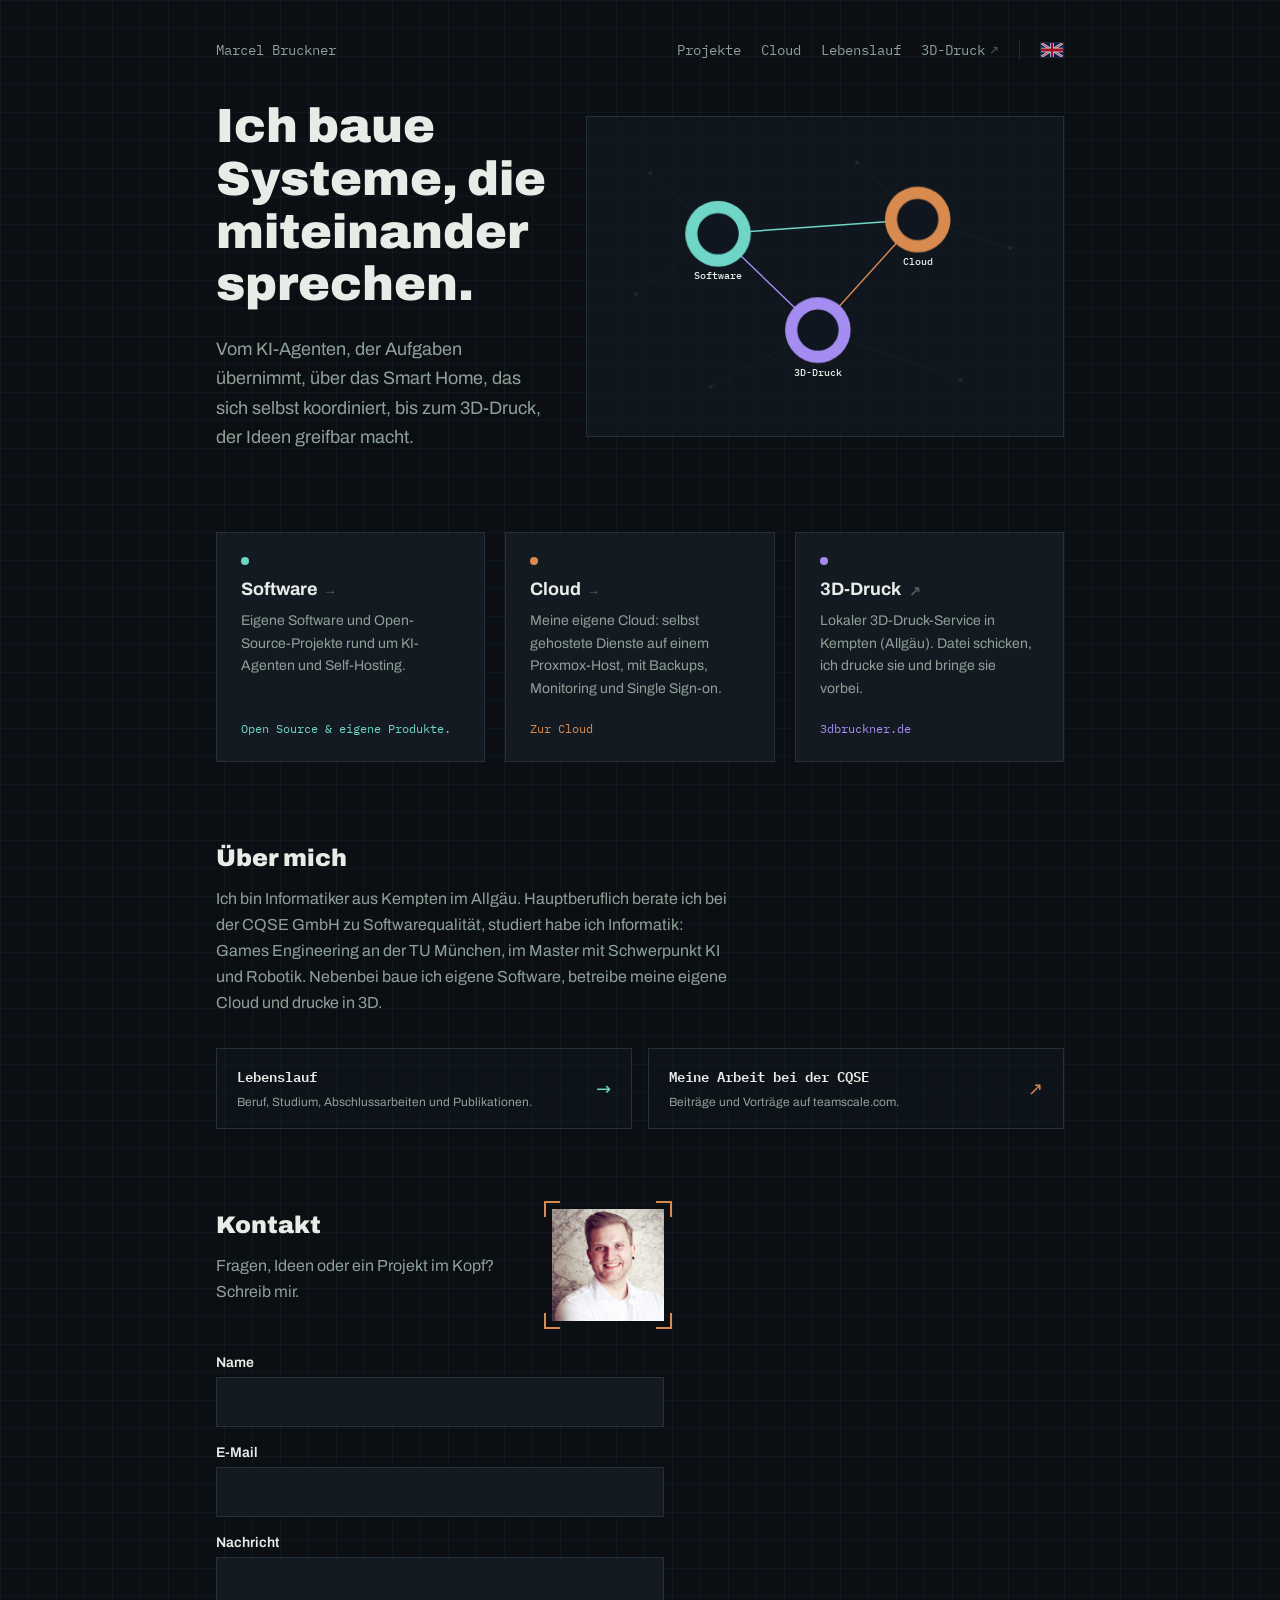
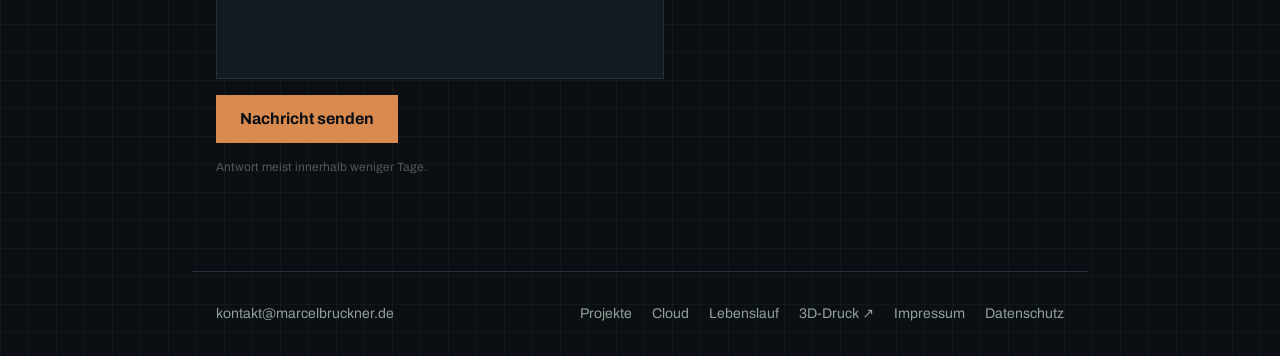
==== index.html @ 9d7afbfe "deploy: 3D-Bruckner/marcelbruckner@55ad692b99eaa654f770761c9382b7c26479ae6a" ====
<!DOCTYPE html><html lang="de"><head><meta charset="UTF-8"><meta name="viewport" content="width=device-width, initial-scale=1.0"><meta name="description" content="Marcel Bruckner: eigene Software, Cloud, 3D-Druck."><title>Start · Marcel Bruckner</title><link rel="icon" href="/favicon.svg" type="image/svg+xml"><link rel="canonical" href="https://marcelbruckner.de/"><link rel="alternate" hreflang="de" href="https://marcelbruckner.de/"><link rel="alternate" hreflang="en" href="https://marcelbruckner.de/en/"><link rel="alternate" hreflang="x-default" href="https://marcelbruckner.de/"><meta property="og:type" content="website"><meta property="og:locale" content="de_DE"><meta property="og:site_name" content="Marcel Bruckner"><meta property="og:url" content="https://marcelbruckner.de/"><meta property="og:title" content="Start · Marcel Bruckner"><meta property="og:description" content="Marcel Bruckner: eigene Software, Cloud, 3D-Druck."><meta name="twitter:card" content="summary"><meta name="twitter:title" content="Start · Marcel Bruckner"><meta name="twitter:description" content="Marcel Bruckner: eigene Software, Cloud, 3D-Druck."><link rel="stylesheet" href="/_astro/BaseLayout.BdWsQlIG.css"></head><body class="text-ink min-h-screen flex flex-col"><header class="max-w-4xl w-full mx-auto px-6 pt-10 flex items-center justify-between"><a href="/" class="font-mono text-sm text-ink-soft hover:text-ink transition-colors">Marcel Bruckner</a><nav class="flex gap-5 font-mono text-sm"><a href="/projekte" class="text-ink-soft hover:text-ink transition-colors">Projekte</a><a href="/cloud" class="text-ink-soft hover:text-ink transition-colors">Cloud</a><a href="/lebenslauf" class="text-ink-soft hover:text-ink transition-colors">Lebenslauf</a><a href="https://3dbruckner.de" target="_blank" rel="noopener noreferrer" class="text-ink-soft hover:text-ink transition-colors inline-flex items-center gap-1">3D-Druck <span class="text-ink-soft/50 text-xs" aria-hidden="true">↗</span></a><a href="/en/" hreflang="en" lang="en" aria-label="Switch to English" title="English" class="border-l border-line pl-5 flex items-center opacity-80 hover:opacity-100 transition-opacity"><svg viewBox="0 0 60 30" class="w-6 h-4 border border-line" aria-hidden="true" preserveAspectRatio="none"><rect width="60" height="30" fill="#012169"></rect><path d="M0,0 L60,30 M60,0 L0,30" stroke="#fff" stroke-width="6"></path><path d="M0,0 L60,30 M60,0 L0,30" stroke="#c8102e" stroke-width="2"></path><path d="M30,0 V30 M0,15 H60" stroke="#fff" stroke-width="10"></path><path d="M30,0 V30 M0,15 H60" stroke="#c8102e" stroke-width="6"></path></svg></a></nav></header><main class="flex-1"><!-- Hero: headline paired with a live network-graph readout --><section class="max-w-4xl mx-auto px-6 pt-10 pb-20 grid lg:grid-cols-12 gap-10 items-center"><div class="lg:col-span-5"><h1 class="text-4xl md:text-5xl font-black leading-[1.1] text-ink mb-6 text-balance">Ich baue Systeme, die miteinander sprechen.</h1><p class="text-ink-soft text-lg leading-relaxed max-w-[42ch]">Vom KI-Agenten, der Aufgaben übernimmt, über das Smart Home, das sich selbst koordiniert, bis zum 3D-Druck, der Ideen greifbar macht.</p></div><div class="lg:col-span-7"><div class="border border-line bg-panel/70 p-4 sm:p-6"><svg viewBox="0 0 600 380" class="w-full h-auto" role="img" aria-label="Netzwerkdiagramm: Software, Cloud und 3D-Druck als drei gleichrangige, verbundene Knoten, mit einer umlaufenden Signalwelle"><defs><radialGradient id="waveSignal" cx="50%" cy="50%" r="50%"><stop offset="0%" stop-color="#ffffff" stop-opacity="0.9"></stop><stop offset="35%" stop-color="var(--color-signal)" stop-opacity="0.9"></stop><stop offset="100%" stop-color="var(--color-signal)" stop-opacity="0"></stop></radialGradient><radialGradient id="waveCopper" cx="50%" cy="50%" r="50%"><stop offset="0%" stop-color="#ffffff" stop-opacity="0.9"></stop><stop offset="35%" stop-color="var(--color-copper)" stop-opacity="0.9"></stop><stop offset="100%" stop-color="var(--color-copper)" stop-opacity="0"></stop></radialGradient><radialGradient id="wavePrint" cx="50%" cy="50%" r="50%"><stop offset="0%" stop-color="#ffffff" stop-opacity="0.9"></stop><stop offset="35%" stop-color="var(--color-print)" stop-opacity="0.9"></stop><stop offset="100%" stop-color="var(--color-print)" stop-opacity="0"></stop></radialGradient></defs><!-- ambient mesh, static --><g stroke="var(--color-line)" stroke-width="1" opacity="0.5"><line x1="55" y1="45" x2="150" y2="130"></line><line x1="35" y1="215" x2="150" y2="130"></line><line x1="345" y1="30" x2="430" y2="110"></line><line x1="560" y1="150" x2="430" y2="110"></line><line x1="140" y1="345" x2="290" y2="265"></line><line x1="490" y1="335" x2="290" y2="265"></line></g><g fill="var(--color-line)" opacity="0.7"><circle cx="55" cy="45" r="3"></circle><circle cx="35" cy="215" r="3"></circle><circle cx="345" cy="30" r="3"></circle><circle cx="560" cy="150" r="3"></circle><circle cx="140" cy="345" r="3"></circle><circle cx="490" cy="335" r="3"></circle></g><!-- primary edges, draw in once --><path d="M150,130 L430,110" fill="none" stroke="var(--color-signal)" stroke-width="2" class="edge-line" style="--edge-length: 281; --edge-delay: 0.15s"></path><path d="M430,110 L290,265" fill="none" stroke="var(--color-copper)" stroke-width="2" class="edge-line" style="--edge-length: 211; --edge-delay: 0.45s"></path><path d="M150,130 L290,265" fill="none" stroke="var(--color-print)" stroke-width="2" class="edge-line" style="--edge-length: 195; --edge-delay: 0.75s"></path><!-- one wave, circulating Software → Cloud → 3D printing → Software --><circle r="26" fill="url(#waveSignal)" class="wave" style="--wave-path: path('M150,130 L430,110'); --wave-delay: 0s"></circle><circle r="6" fill="#ffffff" class="wave" style="--wave-path: path('M150,130 L430,110'); --wave-delay: 0s"></circle><circle r="26" fill="url(#waveCopper)" class="wave" style="--wave-path: path('M430,110 L290,265'); --wave-delay: 2s"></circle><circle r="6" fill="#ffffff" class="wave" style="--wave-path: path('M430,110 L290,265'); --wave-delay: 2s"></circle><circle r="26" fill="url(#wavePrint)" class="wave" style="--wave-path: path('M290,265 L150,130'); --wave-delay: 4s"></circle><circle r="6" fill="#ffffff" class="wave" style="--wave-path: path('M290,265 L150,130'); --wave-delay: 4s"></circle><!-- 3D-Druck node --><circle cx="290" cy="265" r="46" fill="var(--color-print)" opacity="0.16" class="node-glow" style="--node-delay: 0.75s; --flash-delay: 4s"></circle><circle cx="290" cy="265" r="30" fill="var(--color-panel-soft)" stroke="var(--color-print)" stroke-width="2" class="node-mark" style="--node-delay: 0.75s"></circle><text x="290" y="329" text-anchor="middle" class="node-label" style="--node-delay: 0.75s" fill="var(--color-ink)" font-family="var(--font-mono)" font-size="14" font-weight="500">3D-Druck</text><!-- Cloud node --><circle cx="430" cy="110" r="46" fill="var(--color-copper)" opacity="0.16" class="node-glow" style="--node-delay: 0.45s; --flash-delay: 2s"></circle><circle cx="430" cy="110" r="30" fill="var(--color-panel-soft)" stroke="var(--color-copper)" stroke-width="2" class="node-mark" style="--node-delay: 0.45s"></circle><text x="430" y="174" text-anchor="middle" class="node-label" style="--node-delay: 0.45s" fill="var(--color-ink)" font-family="var(--font-mono)" font-size="14" font-weight="500">Cloud</text><!-- Software node --><circle cx="150" cy="130" r="46" fill="var(--color-signal)" opacity="0.16" class="node-glow" style="--node-delay: 0.15s; --flash-delay: 0s"></circle><circle cx="150" cy="130" r="30" fill="var(--color-panel-soft)" stroke="var(--color-signal)" stroke-width="2" class="node-mark" style="--node-delay: 0.15s"></circle><text x="150" y="194" text-anchor="middle" class="node-label" style="--node-delay: 0.15s" fill="var(--color-ink)" font-family="var(--font-mono)" font-size="14" font-weight="500">Software</text></svg></div></div></section><!-- Pillars --><section class="max-w-4xl mx-auto px-6 pb-20"><div class="grid md:grid-cols-3 gap-5 relative"><a href="/projekte" class="group bg-panel border border-line p-6 flex flex-col gap-2 relative transition-colors hover:border-ink-soft"><span class="w-2 h-2 rounded-full mb-1 bg-signal" aria-hidden="true"></span><h2 class="font-bold text-lg leading-snug flex items-center gap-2 text-ink">Software<span class="text-ink-soft/50 group-hover:text-ink-soft transition-colors font-mono text-sm">→</span></h2><p class="text-ink-soft text-sm leading-relaxed">Eigene Software und Open-Source-Projekte rund um KI-Agenten und Self-Hosting.</p><p class="text-xs font-mono mt-auto pt-3 text-signal">Open Source &amp; eigene Produkte.</p></a><a href="/cloud" class="group bg-panel border border-line p-6 flex flex-col gap-2 relative transition-colors hover:border-ink-soft"><span class="w-2 h-2 rounded-full mb-1 bg-copper" aria-hidden="true"></span><h2 class="font-bold text-lg leading-snug flex items-center gap-2 text-ink">Cloud<span class="text-ink-soft/50 group-hover:text-ink-soft transition-colors font-mono text-sm">→</span></h2><p class="text-ink-soft text-sm leading-relaxed">Meine eigene Cloud: selbst gehostete Dienste auf einem Proxmox-Host, mit Backups, Monitoring und Single Sign-on.</p><p class="text-xs font-mono mt-auto pt-3 text-copper">Zur Cloud</p></a><a href="https://3dbruckner.de" target="_blank" rel="noopener noreferrer" class="group bg-panel border border-line p-6 flex flex-col gap-2 relative transition-colors hover:border-ink-soft"><span class="w-2 h-2 rounded-full mb-1 bg-print" aria-hidden="true"></span><h2 class="font-bold text-lg leading-snug flex items-center gap-2 text-ink">3D-Druck<span class="text-ink-soft/50 group-hover:text-ink-soft transition-colors font-mono text-sm">↗</span></h2><p class="text-ink-soft text-sm leading-relaxed">Lokaler 3D-Druck-Service in Kempten (Allgäu). Datei schicken, ich drucke sie und bringe sie vorbei.</p><p class="text-xs font-mono mt-auto pt-3 text-print">3dbruckner.de</p></a></div></section><!-- About --><section class="max-w-4xl mx-auto px-6 pb-20"><h2 class="text-2xl font-black mb-3 text-ink">Über mich</h2><p class="text-ink-soft leading-relaxed max-w-[58ch] mb-8">Ich bin Informatiker aus Kempten im Allgäu. Hauptberuflich berate ich bei der CQSE GmbH zu Softwarequalität, studiert habe ich Informatik: Games Engineering an der TU München, im Master mit Schwerpunkt KI und Robotik. Nebenbei baue ich eigene Software, betreibe meine eigene Cloud und drucke in 3D.</p><div class="grid sm:grid-cols-2 gap-4"><a href="/lebenslauf" class="group border border-line hover:border-signal bg-panel/40 px-5 py-4 flex items-center justify-between gap-4 transition-colors"><span><span class="font-mono text-sm font-semibold text-ink">Lebenslauf</span><p class="text-ink-soft text-xs leading-relaxed mt-1">Beruf, Studium, Abschlussarbeiten und Publikationen.</p></span><span class="text-signal text-lg group-hover:translate-x-1 transition-transform" aria-hidden="true">→</span></a><a href="https://teamscale.com/publication-author/marcel-bruckner" target="_blank" rel="noopener noreferrer" class="group border border-line hover:border-copper bg-panel/40 px-5 py-4 flex items-center justify-between gap-4 transition-colors"><span><span class="font-mono text-sm font-semibold text-ink">Meine Arbeit bei der CQSE</span><p class="text-ink-soft text-xs leading-relaxed mt-1">Beiträge und Vorträge auf teamscale.com.</p></span><span class="text-copper text-lg" aria-hidden="true">↗</span></a></div></section><!-- Contact --><section class="max-w-4xl mx-auto px-6 pb-24"><div class="max-w-md flex flex-col-reverse md:flex-row md:items-start md:justify-between gap-5 mb-8"><div><h2 class="text-2xl font-black mb-3 text-ink">Kontakt</h2><p class="text-ink-soft leading-relaxed max-w-[58ch]">Fragen, Ideen oder ein Projekt im Kopf? Schreib mir.</p></div><button type="button" id="photo-trigger" class="group relative shrink-0 w-28 h-28 self-center md:self-auto cursor-zoom-in" aria-label="Foto von Marcel vergrößern" aria-haspopup="dialog"><img src="/images/marcel.jpg" alt="Marcel Bruckner" class="w-full h-full object-cover grayscale-[15%] group-hover:grayscale-0 transition-[filter]"><span class="pointer-events-none absolute -top-2 -left-2 w-4 h-4 border-t-2 border-l-2 border-copper group-hover:border-signal transition-colors" aria-hidden="true"></span><span class="pointer-events-none absolute -top-2 -right-2 w-4 h-4 border-t-2 border-r-2 border-copper group-hover:border-signal transition-colors" aria-hidden="true"></span><span class="pointer-events-none absolute -bottom-2 -left-2 w-4 h-4 border-b-2 border-l-2 border-copper group-hover:border-signal transition-colors" aria-hidden="true"></span><span class="pointer-events-none absolute -bottom-2 -right-2 w-4 h-4 border-b-2 border-r-2 border-copper group-hover:border-signal transition-colors" aria-hidden="true"></span></button></div><dialog id="photo-dialog" class="m-auto bg-transparent p-0 border-0 max-w-[90vw] max-h-[90vh] cursor-zoom-out backdrop:bg-void/90"><img src="/images/marcel.jpg" alt="Marcel Bruckner" class="block max-w-[90vw] max-h-[90vh] object-contain border border-copper"></dialog><form id="contact-form" action="https://formspree.io/f/mzebjjrk" method="POST" data-ntfy-topic="MarcelBruckner-620jusfl" data-sending="Wird gesendet …" data-send="Nachricht senden" data-thanks="Danke! Deine Nachricht ist angekommen." data-failed="Das hat leider nicht geklappt. Schreib mir bitte direkt an kontakt@marcelbruckner.de." class="flex flex-col gap-4 max-w-md"><div class="flex flex-col gap-1"><label for="name" class="text-sm font-semibold text-ink">Name</label><input type="text" id="name" name="name" required class="bg-panel border border-line px-4 py-3 text-ink placeholder-ink-soft/40 focus:outline-none focus:border-signal transition-colors"></div><div class="flex flex-col gap-1"><label for="email" class="text-sm font-semibold text-ink">E-Mail</label><input type="email" id="email" name="email" required class="bg-panel border border-line px-4 py-3 text-ink placeholder-ink-soft/40 focus:outline-none focus:border-signal transition-colors"></div><div class="flex flex-col gap-1"><label for="message" class="text-sm font-semibold text-ink">Nachricht</label><textarea id="message" name="message" required rows="4" class="bg-panel border border-line px-4 py-3 text-ink placeholder-ink-soft/40 focus:outline-none focus:border-signal transition-colors resize-none"></textarea></div><button type="submit" id="contact-submit" class="bg-copper hover:bg-copper-dark text-void font-bold px-6 py-3 transition-colors self-start disabled:opacity-50 disabled:cursor-not-allowed">Nachricht senden</button><p id="contact-status" class="hidden text-sm"></p></form><p class="text-ink-soft/50 text-xs mt-4">Antwort meist innerhalb weniger Tage.</p></section></main><footer class="max-w-4xl w-full mx-auto px-6 py-8 border-t border-line flex flex-col sm:flex-row sm:items-center justify-between gap-3"><a href="mailto:kontakt@marcelbruckner.de" class="text-ink-soft text-sm hover:text-ink transition-colors">kontakt@marcelbruckner.de</a><div class="flex flex-wrap gap-x-5 gap-y-2 text-sm"><a href="/projekte" class="text-ink-soft hover:text-ink transition-colors">Projekte</a><a href="/cloud" class="text-ink-soft hover:text-ink transition-colors">Cloud</a><a href="/lebenslauf" class="text-ink-soft hover:text-ink transition-colors">Lebenslauf</a><a href="https://3dbruckner.de" target="_blank" rel="noopener noreferrer" class="text-ink-soft hover:text-ink transition-colors">3D-Druck ↗</a><a href="/impressum" class="text-ink-soft hover:text-ink transition-colors">Impressum</a><a href="/datenschutz" class="text-ink-soft hover:text-ink transition-colors">Datenschutz</a></div></footer><script type="module">var e=document.getElementById(`photo-trigger`),t=document.getElementById(`photo-dialog`);e.addEventListener(`click`,()=>t.showModal()),t.addEventListener(`click`,()=>t.close());var n=document.getElementById(`contact-form`),r=n.dataset.ntfyTopic,i=document.getElementById(`contact-submit`),a=document.getElementById(`contact-status`);function o(){let e=n.action.replace(`/f/`,`/forms/`)+`/submissions`;fetch(`https://ntfy.sh/${r}`,{method:`POST`,body:`Neue Nachricht über das Kontaktformular`,headers:{Title:`marcelbruckner.de: Neue Nachricht`,Priority:`high`,Tags:`email`,Click:e}}).catch(()=>{})}n.addEventListener(`submit`,async e=>{e.preventDefault(),i.disabled=!0,i.textContent=n.dataset.sending,a.classList.add(`hidden`);try{if((await fetch(n.action,{method:`POST`,body:new FormData(n),headers:{Accept:`application/json`}})).ok)o(),n.reset(),i.classList.add(`hidden`),a.textContent=n.dataset.thanks,a.className=`text-sm text-signal`;else throw Error(`Formspree request failed`)}catch{a.textContent=n.dataset.failed,a.className=`text-sm text-copper`,i.disabled=!1,i.textContent=n.dataset.send}a.classList.remove(`hidden`)});</script></body></html>
---- _astro/BaseLayout.BdWsQlIG.css ----
/*! tailwindcss v4.3.3 | MIT License | https://tailwindcss.com */
@layer properties{@supports (((-webkit-hyphens:none)) and (not (margin-trim:inline))) or ((-moz-orient:inline) and (not (color:rgb(from red r g b)))){*,:before,:after,::backdrop{--tw-border-style:solid;--tw-leading:initial;--tw-font-weight:initial;--tw-blur:initial;--tw-brightness:initial;--tw-contrast:initial;--tw-grayscale:initial;--tw-hue-rotate:initial;--tw-invert:initial;--tw-opacity:initial;--tw-saturate:initial;--tw-sepia:initial;--tw-drop-shadow:initial;--tw-drop-shadow-color:initial;--tw-drop-shadow-alpha:100%;--tw-drop-shadow-size:initial;--tw-translate-x:0;--tw-translate-y:0;--tw-translate-z:0}}}@layer theme{:root,:host{--font-sans:"Archivo", ui-sans-serif, system-ui, sans-serif;--font-mono:"IBM Plex Mono", ui-monospace, "SF Mono", monospace;--spacing:.25rem;--container-md:28rem;--container-2xl:42rem;--container-4xl:56rem;--text-xs:.75rem;--text-xs--line-height:calc(1 / .75);--text-sm:.875rem;--text-sm--line-height:calc(1.25 / .875);--text-lg:1.125rem;--text-lg--line-height:calc(1.75 / 1.125);--text-2xl:1.5rem;--text-2xl--line-height:calc(2 / 1.5);--text-4xl:2.25rem;--text-4xl--line-height:calc(2.5 / 2.25);--text-5xl:3rem;--text-5xl--line-height:1;--font-weight-normal:400;--font-weight-semibold:600;--font-weight-bold:700;--font-weight-black:900;--leading-snug:1.375;--leading-relaxed:1.625;--default-transition-duration:.15s;--default-transition-timing-function:cubic-bezier(.4, 0, .2, 1);--default-font-family:var(--font-sans);--default-mono-font-family:var(--font-mono);--color-void:#0b0f14;--color-panel:#131a22;--color-panel-soft:#0f1620;--color-ink:#e7ece6;--color-ink-soft:#8fa097;--color-copper:#d98a4f;--color-copper-dark:#a85f2c;--color-signal:#6fd6c7;--color-print:#a48cf0;--color-line:#24303b}}@layer base{*,:after,:before,::backdrop{box-sizing:border-box;border:0 solid;margin:0;padding:0}::file-selector-button{box-sizing:border-box;border:0 solid;margin:0;padding:0}html,:host{-webkit-text-size-adjust:100%;tab-size:4;line-height:1.5;font-family:var(--default-font-family,-apple-system, BlinkMacSystemFont, "Segoe UI", Roboto, "Helvetica Neue", "Noto Sans", Arial, sans-serif, "Apple Color Emoji", "Segoe UI Emoji", "Segoe UI Symbol", "Noto Color Emoji");font-feature-settings:var(--default-font-feature-settings,normal);font-variation-settings:var(--default-font-variation-settings,normal);-webkit-tap-highlight-color:transparent}hr{height:0;color:inherit;border-top-width:1px}abbr:where([title]){text-decoration:underline dotted}h1,h2,h3,h4,h5,h6{font-size:inherit;font-weight:inherit}a{color:inherit;-webkit-text-decoration:inherit;-webkit-text-decoration:inherit;-webkit-text-decoration:inherit;text-decoration:inherit}b,strong{font-weight:bolder}code,kbd,samp,pre{font-family:var(--default-mono-font-family,ui-monospace, SFMono-Regular, Menlo, Monaco, Consolas, "Liberation Mono", "Courier New", monospace);font-feature-settings:var(--default-mono-font-feature-settings,normal);font-variation-settings:var(--default-mono-font-variation-settings,normal);font-size:1em}small{font-size:80%}sub,sup{vertical-align:baseline;font-size:75%;line-height:0;position:relative}sub{bottom:-.25em}sup{top:-.5em}table{text-indent:0;border-color:inherit;border-collapse:collapse}:-moz-focusring:where(:not(iframe)){outline:auto}progress{vertical-align:baseline}summary{display:list-item}ol,ul,menu{list-style:none}img,svg,video,canvas,audio,iframe,embed,object{vertical-align:middle;display:block}img,video{max-width:100%;height:auto}button,input,select,optgroup,textarea{font:inherit;font-feature-settings:inherit;font-variation-settings:inherit;letter-spacing:inherit;color:inherit;opacity:1;background-color:#0000;border-radius:0}::file-selector-button{font:inherit;font-feature-settings:inherit;font-variation-settings:inherit;letter-spacing:inherit;color:inherit;opacity:1;background-color:#0000;border-radius:0}:where(select:is([multiple],[size])) optgroup{font-weight:bolder}:where(select:is([multiple],[size])) optgroup option{padding-inline-start:20px}::file-selector-button{margin-inline-end:4px}::placeholder{opacity:1}@supports (not ((-webkit-appearance:-apple-pay-button))) or (contain-intrinsic-size:1px){::placeholder{color:currentColor}@supports (color:color-mix(in lab, red, red)){::placeholder{color:color-mix(in oklab, currentcolor 50%, transparent)}}}textarea{resize:vertical}::-webkit-search-decoration{-webkit-appearance:none}::-webkit-date-and-time-value{min-height:1lh;text-align:inherit}::-webkit-datetime-edit{display:inline-flex}::-webkit-datetime-edit-fields-wrapper{padding:0}::-webkit-datetime-edit{padding-block:0}::-webkit-datetime-edit-year-field{padding-block:0}::-webkit-datetime-edit-month-field{padding-block:0}::-webkit-datetime-edit-day-field{padding-block:0}::-webkit-datetime-edit-hour-field{padding-block:0}::-webkit-datetime-edit-minute-field{padding-block:0}::-webkit-datetime-edit-second-field{padding-block:0}::-webkit-datetime-edit-millisecond-field{padding-block:0}::-webkit-datetime-edit-meridiem-field{padding-block:0}::-webkit-calendar-picker-indicator{line-height:1}:-moz-ui-invalid{box-shadow:none}button,input:where([type=button],[type=reset],[type=submit]){appearance:button}::file-selector-button{appearance:button}::-webkit-inner-spin-button{height:auto}::-webkit-outer-spin-button{height:auto}[hidden]:where(:not([hidden=until-found])){display:none!important}body{font-family:var(--font-sans);isolation:isolate;background-color:var(--color-void);background-image:linear-gradient(90deg,#6fd6c70d 1px,#0000 1px),linear-gradient(#6fd6c70d 1px,#0000 1px);background-size:28px 28px;position:relative}body:before{content:"";z-index:-1;mix-blend-mode:screen;pointer-events:none;background-image:linear-gradient(115deg,#0000 32%,#6fd6c729 46%,#d98a4f24 54%,#0000 68%);background-position:0 0;background-size:320% 320%;animation:18s ease-in-out infinite grid-sweep;position:fixed;inset:0}}@layer components;@layer utilities{.pointer-events-none{pointer-events:none}.visible{visibility:visible}.absolute{position:absolute}.relative{position:relative}.static{position:static}.-top-2{top:calc(var(--spacing) * -2)}.-right-2{right:calc(var(--spacing) * -2)}.-bottom-2{bottom:calc(var(--spacing) * -2)}.-left-2{left:calc(var(--spacing) * -2)}.container{width:100%}@media (width>=40rem){.container{max-width:40rem}}@media (width>=48rem){.container{max-width:48rem}}@media (width>=64rem){.container{max-width:64rem}}@media (width>=80rem){.container{max-width:80rem}}@media (width>=96rem){.container{max-width:96rem}}.m-auto{margin:auto}.mx-auto{margin-inline:auto}.mt-1{margin-top:var(--spacing)}.mt-2{margin-top:calc(var(--spacing) * 2)}.mt-4{margin-top:calc(var(--spacing) * 4)}.mt-auto{margin-top:auto}.mb-1{margin-bottom:var(--spacing)}.mb-2{margin-bottom:calc(var(--spacing) * 2)}.mb-3{margin-bottom:calc(var(--spacing) * 3)}.mb-6{margin-bottom:calc(var(--spacing) * 6)}.mb-8{margin-bottom:calc(var(--spacing) * 8)}.mb-10{margin-bottom:calc(var(--spacing) * 10)}.block{display:block}.contents{display:contents}.flex{display:flex}.grid{display:grid}.hidden{display:none}.inline{display:inline}.inline-flex{display:inline-flex}.table{display:table}.h-2{height:calc(var(--spacing) * 2)}.h-4{height:calc(var(--spacing) * 4)}.h-28{height:calc(var(--spacing) * 28)}.h-auto{height:auto}.h-full{height:100%}.max-h-\[90vh\]{max-height:90vh}.min-h-screen{min-height:100vh}.w-2{width:calc(var(--spacing) * 2)}.w-4{width:calc(var(--spacing) * 4)}.w-6{width:calc(var(--spacing) * 6)}.w-28{width:calc(var(--spacing) * 28)}.w-full{width:100%}.max-w-2xl{max-width:var(--container-2xl)}.max-w-4xl{max-width:var(--container-4xl)}.max-w-\[42ch\]{max-width:42ch}.max-w-\[58ch\]{max-width:58ch}.max-w-\[60ch\]{max-width:60ch}.max-w-\[90vw\]{max-width:90vw}.max-w-md{max-width:var(--container-md)}.flex-1{flex:1}.shrink-0{flex-shrink:0}.cursor-zoom-in{cursor:zoom-in}.cursor-zoom-out{cursor:zoom-out}.resize-none{resize:none}.flex-col{flex-direction:column}.flex-col-reverse{flex-direction:column-reverse}.flex-wrap{flex-wrap:wrap}.items-center{align-items:center}.justify-between{justify-content:space-between}.gap-1{gap:var(--spacing)}.gap-2{gap:calc(var(--spacing) * 2)}.gap-3{gap:calc(var(--spacing) * 3)}.gap-4{gap:calc(var(--spacing) * 4)}.gap-5{gap:calc(var(--spacing) * 5)}.gap-6{gap:calc(var(--spacing) * 6)}.gap-8{gap:calc(var(--spacing) * 8)}.gap-10{gap:calc(var(--spacing) * 10)}.gap-x-5{column-gap:calc(var(--spacing) * 5)}.gap-x-6{column-gap:calc(var(--spacing) * 6)}.gap-y-2{row-gap:calc(var(--spacing) * 2)}.gap-y-8{row-gap:calc(var(--spacing) * 8)}.self-center{align-self:center}.self-start{align-self:flex-start}.rounded-full{border-radius:2147483647px}.border{border-style:var(--tw-border-style);border-width:1px}.border-0{border-style:var(--tw-border-style);border-width:0}.border-t{border-top-style:var(--tw-border-style);border-top-width:1px}.border-t-2{border-top-style:var(--tw-border-style);border-top-width:2px}.border-r-2{border-right-style:var(--tw-border-style);border-right-width:2px}.border-b-2{border-bottom-style:var(--tw-border-style);border-bottom-width:2px}.border-l{border-left-style:var(--tw-border-style);border-left-width:1px}.border-l-2{border-left-style:var(--tw-border-style);border-left-width:2px}.border-copper{border-color:var(--color-copper)}.border-copper\/50{border-color:#d98a4f80}@supports (color:color-mix(in lab, red, red)){.border-copper\/50{border-color:color-mix(in oklab, var(--color-copper) 50%, transparent)}}.border-line{border-color:var(--color-line)}.border-signal{border-color:var(--color-signal)}.bg-copper{background-color:var(--color-copper)}.bg-panel{background-color:var(--color-panel)}.bg-panel\/40{background-color:#131a2266}@supports (color:color-mix(in lab, red, red)){.bg-panel\/40{background-color:color-mix(in oklab, var(--color-panel) 40%, transparent)}}.bg-panel\/70{background-color:#131a22b3}@supports (color:color-mix(in lab, red, red)){.bg-panel\/70{background-color:color-mix(in oklab, var(--color-panel) 70%, transparent)}}.bg-print{background-color:var(--color-print)}.bg-signal{background-color:var(--color-signal)}.bg-transparent{background-color:#0000}.object-contain{object-fit:contain}.object-cover{object-fit:cover}.p-0{padding:0}.p-4{padding:calc(var(--spacing) * 4)}.p-6{padding:calc(var(--spacing) * 6)}.px-1\.5{padding-inline:calc(var(--spacing) * 1.5)}.px-4{padding-inline:calc(var(--spacing) * 4)}.px-5{padding-inline:calc(var(--spacing) * 5)}.px-6{padding-inline:calc(var(--spacing) * 6)}.py-0\.5{padding-block:calc(var(--spacing) * .5)}.py-3{padding-block:calc(var(--spacing) * 3)}.py-4{padding-block:calc(var(--spacing) * 4)}.py-8{padding-block:calc(var(--spacing) * 8)}.py-20{padding-block:calc(var(--spacing) * 20)}.pt-3{padding-top:calc(var(--spacing) * 3)}.pt-10{padding-top:calc(var(--spacing) * 10)}.pb-12{padding-bottom:calc(var(--spacing) * 12)}.pb-16{padding-bottom:calc(var(--spacing) * 16)}.pb-20{padding-bottom:calc(var(--spacing) * 20)}.pb-24{padding-bottom:calc(var(--spacing) * 24)}.pl-5{padding-left:calc(var(--spacing) * 5)}.font-mono{font-family:var(--font-mono)}.text-2xl{font-size:var(--text-2xl);line-height:var(--tw-leading,var(--text-2xl--line-height))}.text-4xl{font-size:var(--text-4xl);line-height:var(--tw-leading,var(--text-4xl--line-height))}.text-lg{font-size:var(--text-lg);line-height:var(--tw-leading,var(--text-lg--line-height))}.text-sm{font-size:var(--text-sm);line-height:var(--tw-leading,var(--text-sm--line-height))}.text-xs{font-size:var(--text-xs);line-height:var(--tw-leading,var(--text-xs--line-height))}.leading-\[1\.1\]{--tw-leading:1.1;line-height:1.1}.leading-relaxed{--tw-leading:var(--leading-relaxed);line-height:var(--leading-relaxed)}.leading-snug{--tw-leading:var(--leading-snug);line-height:var(--leading-snug)}.font-black{--tw-font-weight:var(--font-weight-black);font-weight:var(--font-weight-black)}.font-bold{--tw-font-weight:var(--font-weight-bold);font-weight:var(--font-weight-bold)}.font-normal{--tw-font-weight:var(--font-weight-normal);font-weight:var(--font-weight-normal)}.font-semibold{--tw-font-weight:var(--font-weight-semibold);font-weight:var(--font-weight-semibold)}.text-balance{text-wrap:balance}.break-words{overflow-wrap:break-word}.text-copper{color:var(--color-copper)}.text-ink{color:var(--color-ink)}.text-ink-soft{color:var(--color-ink-soft)}.text-ink-soft\/50{color:#8fa09780}@supports (color:color-mix(in lab, red, red)){.text-ink-soft\/50{color:color-mix(in oklab, var(--color-ink-soft) 50%, transparent)}}.text-ink-soft\/60{color:#8fa09799}@supports (color:color-mix(in lab, red, red)){.text-ink-soft\/60{color:color-mix(in oklab, var(--color-ink-soft) 60%, transparent)}}.text-print{color:var(--color-print)}.text-signal{color:var(--color-signal)}.text-void{color:var(--color-void)}.lowercase{text-transform:lowercase}.underline{text-decoration-line:underline}.placeholder-ink-soft\/40::placeholder{color:#8fa09766}@supports (color:color-mix(in lab, red, red)){.placeholder-ink-soft\/40::placeholder{color:color-mix(in oklab, var(--color-ink-soft) 40%, transparent)}}.opacity-80{opacity:.8}.grayscale-\[15\%\]{--tw-grayscale:grayscale(15%);filter:var(--tw-blur,) var(--tw-brightness,) var(--tw-contrast,) var(--tw-grayscale,) var(--tw-hue-rotate,) var(--tw-invert,) var(--tw-saturate,) var(--tw-sepia,) var(--tw-drop-shadow,)}.transition-\[filter\]{transition-property:filter;transition-timing-function:var(--tw-ease,var(--default-transition-timing-function));transition-duration:var(--tw-duration,var(--default-transition-duration))}.transition-colors{transition-property:color,background-color,border-color,outline-color,text-decoration-color,fill,stroke,--tw-gradient-from,--tw-gradient-via,--tw-gradient-to;transition-timing-function:var(--tw-ease,var(--default-transition-timing-function));transition-duration:var(--tw-duration,var(--default-transition-duration))}.transition-opacity{transition-property:opacity;transition-timing-function:var(--tw-ease,var(--default-transition-timing-function));transition-duration:var(--tw-duration,var(--default-transition-duration))}.transition-transform{transition-property:transform,translate,scale,rotate;transition-timing-function:var(--tw-ease,var(--default-transition-timing-function));transition-duration:var(--tw-duration,var(--default-transition-duration))}@media (hover:hover){.group-hover\:translate-x-1:is(:where(.group):hover *){--tw-translate-x:var(--spacing);translate:var(--tw-translate-x) var(--tw-translate-y)}.group-hover\:border-signal:is(:where(.group):hover *){border-color:var(--color-signal)}.group-hover\:text-ink-soft:is(:where(.group):hover *){color:var(--color-ink-soft)}.group-hover\:grayscale-0:is(:where(.group):hover *){--tw-grayscale:grayscale(0%);filter:var(--tw-blur,) var(--tw-brightness,) var(--tw-contrast,) var(--tw-grayscale,) var(--tw-hue-rotate,) var(--tw-invert,) var(--tw-saturate,) var(--tw-sepia,) var(--tw-drop-shadow,)}}.backdrop\:bg-void\/90::backdrop{background-color:#0b0f14e6}@supports (color:color-mix(in lab, red, red)){.backdrop\:bg-void\/90::backdrop{background-color:color-mix(in oklab, var(--color-void) 90%, transparent)}}.last\:pb-24:last-child{padding-bottom:calc(var(--spacing) * 24)}@media (hover:hover){.hover\:border-copper:hover{border-color:var(--color-copper)}.hover\:border-ink-soft:hover{border-color:var(--color-ink-soft)}.hover\:border-signal:hover{border-color:var(--color-signal)}.hover\:bg-copper-dark:hover{background-color:var(--color-copper-dark)}.hover\:text-ink:hover{color:var(--color-ink)}.hover\:text-ink-soft:hover{color:var(--color-ink-soft)}.hover\:text-signal:hover{color:var(--color-signal)}.hover\:opacity-100:hover{opacity:1}}.focus\:border-signal:focus{border-color:var(--color-signal)}.focus\:outline-none:focus{--tw-outline-style:none;outline-style:none}.disabled\:cursor-not-allowed:disabled{cursor:not-allowed}.disabled\:opacity-50:disabled{opacity:.5}@media (width>=40rem){.sm\:grid-cols-2{grid-template-columns:repeat(2,minmax(0,1fr))}.sm\:flex-row{flex-direction:row}.sm\:items-center{align-items:center}.sm\:p-6{padding:calc(var(--spacing) * 6)}}@media (width>=48rem){.md\:grid-cols-3{grid-template-columns:repeat(3,minmax(0,1fr))}.md\:flex-row{flex-direction:row}.md\:items-start{align-items:flex-start}.md\:justify-between{justify-content:space-between}.md\:self-auto{align-self:auto}.md\:text-5xl{font-size:var(--text-5xl);line-height:var(--tw-leading,var(--text-5xl--line-height))}}@media (width>=64rem){.lg\:col-span-5{grid-column:span 5/span 5}.lg\:col-span-7{grid-column:span 7/span 7}.lg\:grid-cols-3{grid-template-columns:repeat(3,minmax(0,1fr))}.lg\:grid-cols-12{grid-template-columns:repeat(12,minmax(0,1fr))}}}@font-face{font-family:Archivo;font-style:normal;font-display:swap;font-weight:400;src:url(/_astro/archivo-vietnamese-400-normal.BF4g3tCF.woff2)format("woff2"),url(/_astro/archivo-vietnamese-400-normal.FGOLYM1a.woff)format("woff");unicode-range:U+102-103,U+110-111,U+128-129,U+168-169,U+1A0-1A1,U+1AF-1B0,U+300-301,U+303-304,U+308-309,U+323,U+329,U+1EA0-1EF9,U+20AB}@font-face{font-family:Archivo;font-style:normal;font-display:swap;font-weight:400;src:url(/_astro/archivo-latin-ext-400-normal.B5tPZzqW.woff2)format("woff2"),url(/_astro/archivo-latin-ext-400-normal.DrmqtLj6.woff)format("woff");unicode-range:U+100-2BA,U+2BD-2C5,U+2C7-2CC,U+2CE-2D7,U+2DD-2FF,U+304,U+308,U+329,U+1D00-1DBF,U+1E00-1E9F,U+1EF2-1EFF,U+2020,U+20A0-20AB,U+20AD-20C0,U+2113,U+2C60-2C7F,U+A720-A7FF}@font-face{font-family:Archivo;font-style:normal;font-display:swap;font-weight:400;src:url(/_astro/archivo-latin-400-normal.C81ewxNO.woff2)format("woff2"),url(/_astro/archivo-latin-400-normal.Bl602Mgc.woff)format("woff");unicode-range:U+??,U+131,U+152-153,U+2BB-2BC,U+2C6,U+2DA,U+2DC,U+304,U+308,U+329,U+2000-206F,U+20AC,U+2122,U+2191,U+2193,U+2212,U+2215,U+FEFF,U+FFFD}@font-face{font-family:Archivo;font-style:normal;font-display:swap;font-weight:500;src:url(/_astro/archivo-vietnamese-500-normal.k0drYPZA.woff2)format("woff2"),url(/_astro/archivo-vietnamese-500-normal.7W3lD2kQ.woff)format("woff");unicode-range:U+102-103,U+110-111,U+128-129,U+168-169,U+1A0-1A1,U+1AF-1B0,U+300-301,U+303-304,U+308-309,U+323,U+329,U+1EA0-1EF9,U+20AB}@font-face{font-family:Archivo;font-style:normal;font-display:swap;font-weight:500;src:url(/_astro/archivo-latin-ext-500-normal.RFhg4CpD.woff2)format("woff2"),url(/_astro/archivo-latin-ext-500-normal.D7mXw3Kz.woff)format("woff");unicode-range:U+100-2BA,U+2BD-2C5,U+2C7-2CC,U+2CE-2D7,U+2DD-2FF,U+304,U+308,U+329,U+1D00-1DBF,U+1E00-1E9F,U+1EF2-1EFF,U+2020,U+20A0-20AB,U+20AD-20C0,U+2113,U+2C60-2C7F,U+A720-A7FF}@font-face{font-family:Archivo;font-style:normal;font-display:swap;font-weight:500;src:url(/_astro/archivo-latin-500-normal.CGugC8dq.woff2)format("woff2"),url(/_astro/archivo-latin-500-normal.pkzA7jw9.woff)format("woff");unicode-range:U+??,U+131,U+152-153,U+2BB-2BC,U+2C6,U+2DA,U+2DC,U+304,U+308,U+329,U+2000-206F,U+20AC,U+2122,U+2191,U+2193,U+2212,U+2215,U+FEFF,U+FFFD}@font-face{font-family:Archivo;font-style:normal;font-display:swap;font-weight:600;src:url(/_astro/archivo-vietnamese-600-normal.anCjMumA.woff2)format("woff2"),url(/_astro/archivo-vietnamese-600-normal.C8xBVdfP.woff)format("woff");unicode-range:U+102-103,U+110-111,U+128-129,U+168-169,U+1A0-1A1,U+1AF-1B0,U+300-301,U+303-304,U+308-309,U+323,U+329,U+1EA0-1EF9,U+20AB}@font-face{font-family:Archivo;font-style:normal;font-display:swap;font-weight:600;src:url(/_astro/archivo-latin-ext-600-normal.Dm61iqcg.woff2)format("woff2"),url(/_astro/archivo-latin-ext-600-normal.D7uErJuz.woff)format("woff");unicode-range:U+100-2BA,U+2BD-2C5,U+2C7-2CC,U+2CE-2D7,U+2DD-2FF,U+304,U+308,U+329,U+1D00-1DBF,U+1E00-1E9F,U+1EF2-1EFF,U+2020,U+20A0-20AB,U+20AD-20C0,U+2113,U+2C60-2C7F,U+A720-A7FF}@font-face{font-family:Archivo;font-style:normal;font-display:swap;font-weight:600;src:url(/_astro/archivo-latin-600-normal.3BBy0ZsW.woff2)format("woff2"),url(/_astro/archivo-latin-600-normal.DwYieO8P.woff)format("woff");unicode-range:U+??,U+131,U+152-153,U+2BB-2BC,U+2C6,U+2DA,U+2DC,U+304,U+308,U+329,U+2000-206F,U+20AC,U+2122,U+2191,U+2193,U+2212,U+2215,U+FEFF,U+FFFD}@font-face{font-family:Archivo;font-style:normal;font-display:swap;font-weight:700;src:url(/_astro/archivo-vietnamese-700-normal.nuAQAQa7.woff2)format("woff2"),url(/_astro/archivo-vietnamese-700-normal.Bz2vkKqq.woff)format("woff");unicode-range:U+102-103,U+110-111,U+128-129,U+168-169,U+1A0-1A1,U+1AF-1B0,U+300-301,U+303-304,U+308-309,U+323,U+329,U+1EA0-1EF9,U+20AB}@font-face{font-family:Archivo;font-style:normal;font-display:swap;font-weight:700;src:url(/_astro/archivo-latin-ext-700-normal.DD_nkw6b.woff2)format("woff2"),url(/_astro/archivo-latin-ext-700-normal.CgyfnKjw.woff)format("woff");unicode-range:U+100-2BA,U+2BD-2C5,U+2C7-2CC,U+2CE-2D7,U+2DD-2FF,U+304,U+308,U+329,U+1D00-1DBF,U+1E00-1E9F,U+1EF2-1EFF,U+2020,U+20A0-20AB,U+20AD-20C0,U+2113,U+2C60-2C7F,U+A720-A7FF}@font-face{font-family:Archivo;font-style:normal;font-display:swap;font-weight:700;src:url(/_astro/archivo-latin-700-normal.D9cHMWGj.woff2)format("woff2"),url(/_astro/archivo-latin-700-normal.lT5TFe7H.woff)format("woff");unicode-range:U+??,U+131,U+152-153,U+2BB-2BC,U+2C6,U+2DA,U+2DC,U+304,U+308,U+329,U+2000-206F,U+20AC,U+2122,U+2191,U+2193,U+2212,U+2215,U+FEFF,U+FFFD}@font-face{font-family:Archivo;font-style:normal;font-display:swap;font-weight:900;src:url(/_astro/archivo-vietnamese-900-normal.CTaGUQkG.woff2)format("woff2"),url(/_astro/archivo-vietnamese-900-normal.BsRv4e8b.woff)format("woff");unicode-range:U+102-103,U+110-111,U+128-129,U+168-169,U+1A0-1A1,U+1AF-1B0,U+300-301,U+303-304,U+308-309,U+323,U+329,U+1EA0-1EF9,U+20AB}@font-face{font-family:Archivo;font-style:normal;font-display:swap;font-weight:900;src:url(/_astro/archivo-latin-ext-900-normal.BTaU-39F.woff2)format("woff2"),url(/_astro/archivo-latin-ext-900-normal.DtTSfqvf.woff)format("woff");unicode-range:U+100-2BA,U+2BD-2C5,U+2C7-2CC,U+2CE-2D7,U+2DD-2FF,U+304,U+308,U+329,U+1D00-1DBF,U+1E00-1E9F,U+1EF2-1EFF,U+2020,U+20A0-20AB,U+20AD-20C0,U+2113,U+2C60-2C7F,U+A720-A7FF}@font-face{font-family:Archivo;font-style:normal;font-display:swap;font-weight:900;src:url(/_astro/archivo-latin-900-normal.D5FQlLQC.woff2)format("woff2"),url(/_astro/archivo-latin-900-normal.b9gKmcX7.woff)format("woff");unicode-range:U+??,U+131,U+152-153,U+2BB-2BC,U+2C6,U+2DA,U+2DC,U+304,U+308,U+329,U+2000-206F,U+20AC,U+2122,U+2191,U+2193,U+2212,U+2215,U+FEFF,U+FFFD}@font-face{font-family:IBM Plex Mono;font-style:normal;font-display:swap;font-weight:400;src:url(/_astro/ibm-plex-mono-cyrillic-ext-400-normal.xuaO2J-f.woff2)format("woff2"),url(/_astro/ibm-plex-mono-cyrillic-ext-400-normal.DMdlQ8Kv.woff)format("woff");unicode-range:U+460-52F,U+1C80-1C8A,U+20B4,U+2DE0-2DFF,U+A640-A69F,U+FE2E-FE2F}@font-face{font-family:IBM Plex Mono;font-style:normal;font-display:swap;font-weight:400;src:url(/_astro/ibm-plex-mono-cyrillic-400-normal.BSMlKf0J.woff2)format("woff2"),url(/_astro/ibm-plex-mono-cyrillic-400-normal.CEL4l2ZJ.woff)format("woff");unicode-range:U+301,U+400-45F,U+490-491,U+4B0-4B1,U+2116}@font-face{font-family:IBM Plex Mono;font-style:normal;font-display:swap;font-weight:400;src:url(/_astro/ibm-plex-mono-vietnamese-400-normal.BulugwFq.woff2)format("woff2"),url(/_astro/ibm-plex-mono-vietnamese-400-normal.DDuiU_S-.woff)format("woff");unicode-range:U+102-103,U+110-111,U+128-129,U+168-169,U+1A0-1A1,U+1AF-1B0,U+300-301,U+303-304,U+308-309,U+323,U+329,U+1EA0-1EF9,U+20AB}@font-face{font-family:IBM Plex Mono;font-style:normal;font-display:swap;font-weight:400;src:url(/_astro/ibm-plex-mono-latin-ext-400-normal.BmRBH3aV.woff2)format("woff2"),url(/_astro/ibm-plex-mono-latin-ext-400-normal.D3D2R8hC.woff)format("woff");unicode-range:U+100-2BA,U+2BD-2C5,U+2C7-2CC,U+2CE-2D7,U+2DD-2FF,U+304,U+308,U+329,U+1D00-1DBF,U+1E00-1E9F,U+1EF2-1EFF,U+2020,U+20A0-20AB,U+20AD-20C0,U+2113,U+2C60-2C7F,U+A720-A7FF}@font-face{font-family:IBM Plex Mono;font-style:normal;font-display:swap;font-weight:400;src:url(/_astro/ibm-plex-mono-latin-400-normal.DMJ8VG8y.woff2)format("woff2"),url(/_astro/ibm-plex-mono-latin-400-normal.CvHOgSBP.woff)format("woff");unicode-range:U+??,U+131,U+152-153,U+2BB-2BC,U+2C6,U+2DA,U+2DC,U+304,U+308,U+329,U+2000-206F,U+20AC,U+2122,U+2191,U+2193,U+2212,U+2215,U+FEFF,U+FFFD}@font-face{font-family:IBM Plex Mono;font-style:normal;font-display:swap;font-weight:500;src:url(/_astro/ibm-plex-mono-cyrillic-ext-500-normal.BqneJy0T.woff2)format("woff2"),url(/_astro/ibm-plex-mono-cyrillic-ext-500-normal.BIfNGwUT.woff)format("woff");unicode-range:U+460-52F,U+1C80-1C8A,U+20B4,U+2DE0-2DFF,U+A640-A69F,U+FE2E-FE2F}@font-face{font-family:IBM Plex Mono;font-style:normal;font-display:swap;font-weight:500;src:url(/_astro/ibm-plex-mono-cyrillic-500-normal.Bq9vWWag.woff2)format("woff2"),url(/_astro/ibm-plex-mono-cyrillic-500-normal.Ael50iVv.woff)format("woff");unicode-range:U+301,U+400-45F,U+490-491,U+4B0-4B1,U+2116}@font-face{font-family:IBM Plex Mono;font-style:normal;font-display:swap;font-weight:500;src:url(/_astro/ibm-plex-mono-vietnamese-500-normal.DZ4AoWbu.woff2)format("woff2"),url(/_astro/ibm-plex-mono-vietnamese-500-normal.C8zxqsMH.woff)format("woff");unicode-range:U+102-103,U+110-111,U+128-129,U+168-169,U+1A0-1A1,U+1AF-1B0,U+300-301,U+303-304,U+308-309,U+323,U+329,U+1EA0-1EF9,U+20AB}@font-face{font-family:IBM Plex Mono;font-style:normal;font-display:swap;font-weight:500;src:url(/_astro/ibm-plex-mono-latin-ext-500-normal.CAhNIIs5.woff2)format("woff2"),url(/_astro/ibm-plex-mono-latin-ext-500-normal.CZ70TYgx.woff)format("woff");unicode-range:U+100-2BA,U+2BD-2C5,U+2C7-2CC,U+2CE-2D7,U+2DD-2FF,U+304,U+308,U+329,U+1D00-1DBF,U+1E00-1E9F,U+1EF2-1EFF,U+2020,U+20A0-20AB,U+20AD-20C0,U+2113,U+2C60-2C7F,U+A720-A7FF}@font-face{font-family:IBM Plex Mono;font-style:normal;font-display:swap;font-weight:500;src:url(/_astro/ibm-plex-mono-latin-500-normal.DSY6xOcd.woff2)format("woff2"),url(/_astro/ibm-plex-mono-latin-500-normal.CB9ihrfo.woff)format("woff");unicode-range:U+??,U+131,U+152-153,U+2BB-2BC,U+2C6,U+2DA,U+2DC,U+304,U+308,U+329,U+2000-206F,U+20AC,U+2122,U+2191,U+2193,U+2212,U+2215,U+FEFF,U+FFFD}@font-face{font-family:IBM Plex Mono;font-style:normal;font-display:swap;font-weight:600;src:url(/_astro/ibm-plex-mono-cyrillic-ext-600-normal.V-xxqcpd.woff2)format("woff2"),url(/_astro/ibm-plex-mono-cyrillic-ext-600-normal.9HEixskS.woff)format("woff");unicode-range:U+460-52F,U+1C80-1C8A,U+20B4,U+2DE0-2DFF,U+A640-A69F,U+FE2E-FE2F}@font-face{font-family:IBM Plex Mono;font-style:normal;font-display:swap;font-weight:600;src:url(/_astro/ibm-plex-mono-cyrillic-600-normal.CTOM6hUh.woff2)format("woff2"),url(/_astro/ibm-plex-mono-cyrillic-600-normal.fLZuRloM.woff)format("woff");unicode-range:U+301,U+400-45F,U+490-491,U+4B0-4B1,U+2116}@font-face{font-family:IBM Plex Mono;font-style:normal;font-display:swap;font-weight:600;src:url(/_astro/ibm-plex-mono-vietnamese-600-normal.D2EvbN8M.woff2)format("woff2"),url(/_astro/ibm-plex-mono-vietnamese-600-normal.iLQfcSjf.woff)format("woff");unicode-range:U+102-103,U+110-111,U+128-129,U+168-169,U+1A0-1A1,U+1AF-1B0,U+300-301,U+303-304,U+308-309,U+323,U+329,U+1EA0-1EF9,U+20AB}@font-face{font-family:IBM Plex Mono;font-style:normal;font-display:swap;font-weight:600;src:url(/_astro/ibm-plex-mono-latin-ext-600-normal.D38SheWl.woff2)format("woff2"),url(/_astro/ibm-plex-mono-latin-ext-600-normal.DmB0ttJJ.woff)format("woff");unicode-range:U+100-2BA,U+2BD-2C5,U+2C7-2CC,U+2CE-2D7,U+2DD-2FF,U+304,U+308,U+329,U+1D00-1DBF,U+1E00-1E9F,U+1EF2-1EFF,U+2020,U+20A0-20AB,U+20AD-20C0,U+2113,U+2C60-2C7F,U+A720-A7FF}@font-face{font-family:IBM Plex Mono;font-style:normal;font-display:swap;font-weight:600;src:url(/_astro/ibm-plex-mono-latin-600-normal.BgSNZQsw.woff2)format("woff2"),url(/_astro/ibm-plex-mono-latin-600-normal.DWFSQ4vo.woff)format("woff");unicode-range:U+??,U+131,U+152-153,U+2BB-2BC,U+2C6,U+2DA,U+2DC,U+304,U+308,U+329,U+2000-206F,U+20AC,U+2122,U+2191,U+2193,U+2212,U+2215,U+FEFF,U+FFFD}@keyframes grid-sweep{0%,to{background-position:0 0}50%{background-position:100% 100%}}@media (prefers-reduced-motion:reduce){body:before{animation:none}}.edge-line{stroke-dasharray:var(--edge-length,400);stroke-dashoffset:var(--edge-length,400);animation:1.1s ease-out forwards edge-draw;animation-delay:var(--edge-delay,0s)}.node-mark{opacity:0;transform-origin:50%;transform-box:fill-box;animation:.5s ease-out forwards node-appear;animation-delay:var(--node-delay,0s)}.node-glow{opacity:0;transform-origin:50%;transform-box:fill-box;animation:node-glow-in .7s ease-out both var(--node-delay,0s), wave-arrive 6s ease-in-out infinite var(--flash-delay,0s)}.node-label{opacity:0;animation:.5s ease-out forwards label-fade;animation-delay:calc(var(--node-delay,0s) + .1s)}.wave{offset-path:var(--wave-path);offset-rotate:0deg;animation:6s linear infinite wave-travel;animation-delay:var(--wave-delay,0s)}@keyframes edge-draw{to{stroke-dashoffset:0}}@keyframes node-appear{0%{opacity:0;transform:scale(.4)}to{opacity:1;transform:scale(1)}}@keyframes node-glow-in{to{opacity:1}}@keyframes label-fade{to{opacity:1}}@keyframes wave-travel{0%{offset-distance:0%;opacity:0}4%{opacity:1}30%{offset-distance:100%;opacity:1}34%,to{offset-distance:100%;opacity:0}}@keyframes wave-arrive{0%{transform:scale(1.4)}10%{transform:scale(1)}to{transform:scale(1)}}@media (prefers-reduced-motion:reduce){.edge-line{stroke-dashoffset:0;animation:none}.node-mark,.node-glow,.node-label{opacity:1;animation:none;transform:scale(1)}.wave{opacity:0;animation:none}}@property --tw-border-style{syntax:"*";inherits:false;initial-value:solid}@property --tw-leading{syntax:"*";inherits:false}@property --tw-font-weight{syntax:"*";inherits:false}@property --tw-blur{syntax:"*";inherits:false}@property --tw-brightness{syntax:"*";inherits:false}@property --tw-contrast{syntax:"*";inherits:false}@property --tw-grayscale{syntax:"*";inherits:false}@property --tw-hue-rotate{syntax:"*";inherits:false}@property --tw-invert{syntax:"*";inherits:false}@property --tw-opacity{syntax:"*";inherits:false}@property --tw-saturate{syntax:"*";inherits:false}@property --tw-sepia{syntax:"*";inherits:false}@property --tw-drop-shadow{syntax:"*";inherits:false}@property --tw-drop-shadow-color{syntax:"*";inherits:false}@property --tw-drop-shadow-alpha{syntax:"<percentage>";inherits:false;initial-value:100%}@property --tw-drop-shadow-size{syntax:"*";inherits:false}@property --tw-translate-x{syntax:"*";inherits:false;initial-value:0}@property --tw-translate-y{syntax:"*";inherits:false;initial-value:0}@property --tw-translate-z{syntax:"*";inherits:false;initial-value:0}
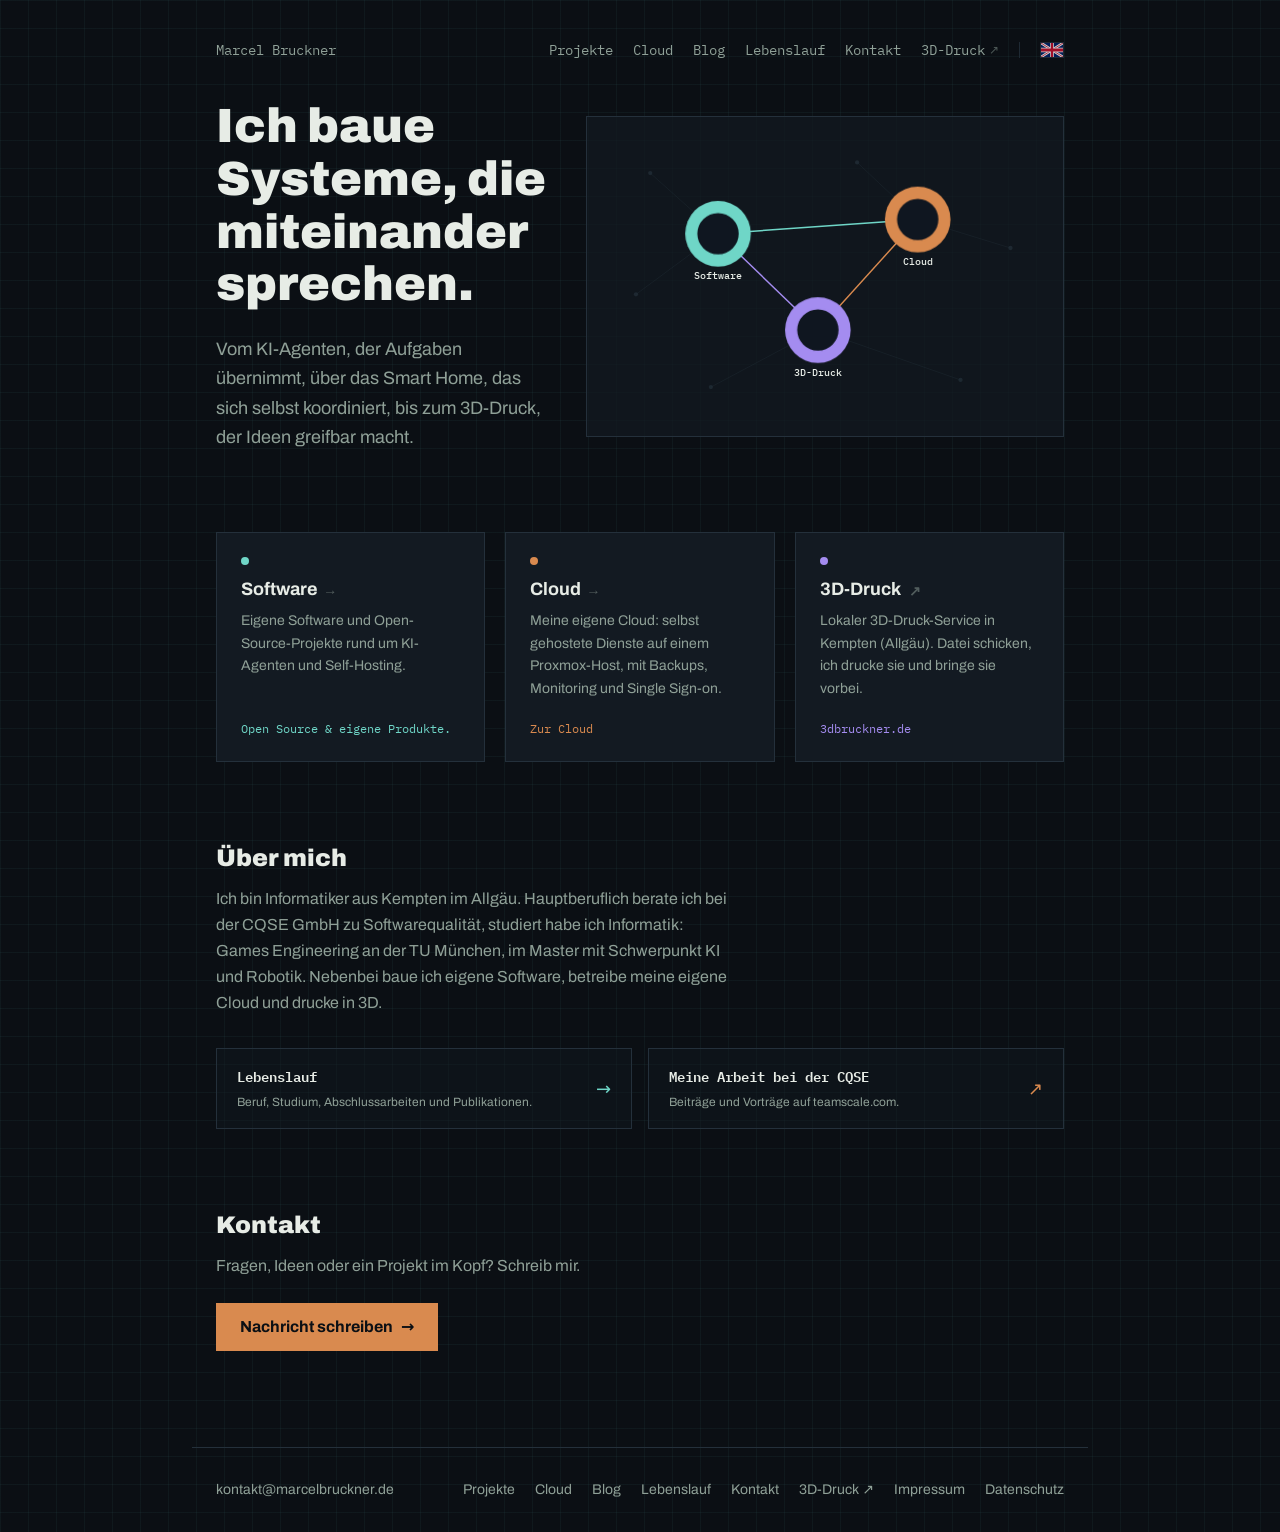
==== commit 218b02e4: "deploy: MarcelBruckner-Business/marcelbruckner@d6392c6aa7f992b6c9e92d2cf731e786e02212b7" ====
--- a/index.html
+++ b/index.html
@@ -1 +1,2 @@
-<!DOCTYPE html><html lang="de"><head><meta charset="UTF-8"><meta name="viewport" content="width=device-width, initial-scale=1.0"><meta name="description" content="Marcel Bruckner: eigene Software, Cloud, 3D-Druck."><title>Start · Marcel Bruckner</title><link rel="icon" href="/favicon.svg" type="image/svg+xml"><link rel="canonical" href="https://marcelbruckner.de/"><link rel="alternate" hreflang="de" href="https://marcelbruckner.de/"><link rel="alternate" hreflang="en" href="https://marcelbruckner.de/en/"><link rel="alternate" hreflang="x-default" href="https://marcelbruckner.de/"><meta property="og:type" content="website"><meta property="og:locale" content="de_DE"><meta property="og:site_name" content="Marcel Bruckner"><meta property="og:url" content="https://marcelbruckner.de/"><meta property="og:title" content="Start · Marcel Bruckner"><meta property="og:description" content="Marcel Bruckner: eigene Software, Cloud, 3D-Druck."><meta name="twitter:card" content="summary"><meta name="twitter:title" content="Start · Marcel Bruckner"><meta name="twitter:description" content="Marcel Bruckner: eigene Software, Cloud, 3D-Druck."><link rel="stylesheet" href="/_astro/BaseLayout.BdWsQlIG.css"></head><body class="text-ink min-h-screen flex flex-col"><header class="max-w-4xl w-full mx-auto px-6 pt-10 flex items-center justify-between"><a href="/" class="font-mono text-sm text-ink-soft hover:text-ink transition-colors">Marcel Bruckner</a><nav class="flex gap-5 font-mono text-sm"><a href="/projekte" class="text-ink-soft hover:text-ink transition-colors">Projekte</a><a href="/cloud" class="text-ink-soft hover:text-ink transition-colors">Cloud</a><a href="/lebenslauf" class="text-ink-soft hover:text-ink transition-colors">Lebenslauf</a><a href="https://3dbruckner.de" target="_blank" rel="noopener noreferrer" class="text-ink-soft hover:text-ink transition-colors inline-flex items-center gap-1">3D-Druck <span class="text-ink-soft/50 text-xs" aria-hidden="true">↗</span></a><a href="/en/" hreflang="en" lang="en" aria-label="Switch to English" title="English" class="border-l border-line pl-5 flex items-center opacity-80 hover:opacity-100 transition-opacity"><svg viewBox="0 0 60 30" class="w-6 h-4 border border-line" aria-hidden="true" preserveAspectRatio="none"><rect width="60" height="30" fill="#012169"></rect><path d="M0,0 L60,30 M60,0 L0,30" stroke="#fff" stroke-width="6"></path><path d="M0,0 L60,30 M60,0 L0,30" stroke="#c8102e" stroke-width="2"></path><path d="M30,0 V30 M0,15 H60" stroke="#fff" stroke-width="10"></path><path d="M30,0 V30 M0,15 H60" stroke="#c8102e" stroke-width="6"></path></svg></a></nav></header><main class="flex-1"><!-- Hero: headline paired with a live network-graph readout --><section class="max-w-4xl mx-auto px-6 pt-10 pb-20 grid lg:grid-cols-12 gap-10 items-center"><div class="lg:col-span-5"><h1 class="text-4xl md:text-5xl font-black leading-[1.1] text-ink mb-6 text-balance">Ich baue Systeme, die miteinander sprechen.</h1><p class="text-ink-soft text-lg leading-relaxed max-w-[42ch]">Vom KI-Agenten, der Aufgaben übernimmt, über das Smart Home, das sich selbst koordiniert, bis zum 3D-Druck, der Ideen greifbar macht.</p></div><div class="lg:col-span-7"><div class="border border-line bg-panel/70 p-4 sm:p-6"><svg viewBox="0 0 600 380" class="w-full h-auto" role="img" aria-label="Netzwerkdiagramm: Software, Cloud und 3D-Druck als drei gleichrangige, verbundene Knoten, mit einer umlaufenden Signalwelle"><defs><radialGradient id="waveSignal" cx="50%" cy="50%" r="50%"><stop offset="0%" stop-color="#ffffff" stop-opacity="0.9"></stop><stop offset="35%" stop-color="var(--color-signal)" stop-opacity="0.9"></stop><stop offset="100%" stop-color="var(--color-signal)" stop-opacity="0"></stop></radialGradient><radialGradient id="waveCopper" cx="50%" cy="50%" r="50%"><stop offset="0%" stop-color="#ffffff" stop-opacity="0.9"></stop><stop offset="35%" stop-color="var(--color-copper)" stop-opacity="0.9"></stop><stop offset="100%" stop-color="var(--color-copper)" stop-opacity="0"></stop></radialGradient><radialGradient id="wavePrint" cx="50%" cy="50%" r="50%"><stop offset="0%" stop-color="#ffffff" stop-opacity="0.9"></stop><stop offset="35%" stop-color="var(--color-print)" stop-opacity="0.9"></stop><stop offset="100%" stop-color="var(--color-print)" stop-opacity="0"></stop></radialGradient></defs><!-- ambient mesh, static --><g stroke="var(--color-line)" stroke-width="1" opacity="0.5"><line x1="55" y1="45" x2="150" y2="130"></line><line x1="35" y1="215" x2="150" y2="130"></line><line x1="345" y1="30" x2="430" y2="110"></line><line x1="560" y1="150" x2="430" y2="110"></line><line x1="140" y1="345" x2="290" y2="265"></line><line x1="490" y1="335" x2="290" y2="265"></line></g><g fill="var(--color-line)" opacity="0.7"><circle cx="55" cy="45" r="3"></circle><circle cx="35" cy="215" r="3"></circle><circle cx="345" cy="30" r="3"></circle><circle cx="560" cy="150" r="3"></circle><circle cx="140" cy="345" r="3"></circle><circle cx="490" cy="335" r="3"></circle></g><!-- primary edges, draw in once --><path d="M150,130 L430,110" fill="none" stroke="var(--color-signal)" stroke-width="2" class="edge-line" style="--edge-length: 281; --edge-delay: 0.15s"></path><path d="M430,110 L290,265" fill="none" stroke="var(--color-copper)" stroke-width="2" class="edge-line" style="--edge-length: 211; --edge-delay: 0.45s"></path><path d="M150,130 L290,265" fill="none" stroke="var(--color-print)" stroke-width="2" class="edge-line" style="--edge-length: 195; --edge-delay: 0.75s"></path><!-- one wave, circulating Software → Cloud → 3D printing → Software --><circle r="26" fill="url(#waveSignal)" class="wave" style="--wave-path: path('M150,130 L430,110'); --wave-delay: 0s"></circle><circle r="6" fill="#ffffff" class="wave" style="--wave-path: path('M150,130 L430,110'); --wave-delay: 0s"></circle><circle r="26" fill="url(#waveCopper)" class="wave" style="--wave-path: path('M430,110 L290,265'); --wave-delay: 2s"></circle><circle r="6" fill="#ffffff" class="wave" style="--wave-path: path('M430,110 L290,265'); --wave-delay: 2s"></circle><circle r="26" fill="url(#wavePrint)" class="wave" style="--wave-path: path('M290,265 L150,130'); --wave-delay: 4s"></circle><circle r="6" fill="#ffffff" class="wave" style="--wave-path: path('M290,265 L150,130'); --wave-delay: 4s"></circle><!-- 3D-Druck node --><circle cx="290" cy="265" r="46" fill="var(--color-print)" opacity="0.16" class="node-glow" style="--node-delay: 0.75s; --flash-delay: 4s"></circle><circle cx="290" cy="265" r="30" fill="var(--color-panel-soft)" stroke="var(--color-print)" stroke-width="2" class="node-mark" style="--node-delay: 0.75s"></circle><text x="290" y="329" text-anchor="middle" class="node-label" style="--node-delay: 0.75s" fill="var(--color-ink)" font-family="var(--font-mono)" font-size="14" font-weight="500">3D-Druck</text><!-- Cloud node --><circle cx="430" cy="110" r="46" fill="var(--color-copper)" opacity="0.16" class="node-glow" style="--node-delay: 0.45s; --flash-delay: 2s"></circle><circle cx="430" cy="110" r="30" fill="var(--color-panel-soft)" stroke="var(--color-copper)" stroke-width="2" class="node-mark" style="--node-delay: 0.45s"></circle><text x="430" y="174" text-anchor="middle" class="node-label" style="--node-delay: 0.45s" fill="var(--color-ink)" font-family="var(--font-mono)" font-size="14" font-weight="500">Cloud</text><!-- Software node --><circle cx="150" cy="130" r="46" fill="var(--color-signal)" opacity="0.16" class="node-glow" style="--node-delay: 0.15s; --flash-delay: 0s"></circle><circle cx="150" cy="130" r="30" fill="var(--color-panel-soft)" stroke="var(--color-signal)" stroke-width="2" class="node-mark" style="--node-delay: 0.15s"></circle><text x="150" y="194" text-anchor="middle" class="node-label" style="--node-delay: 0.15s" fill="var(--color-ink)" font-family="var(--font-mono)" font-size="14" font-weight="500">Software</text></svg></div></div></section><!-- Pillars --><section class="max-w-4xl mx-auto px-6 pb-20"><div class="grid md:grid-cols-3 gap-5 relative"><a href="/projekte" class="group bg-panel border border-line p-6 flex flex-col gap-2 relative transition-colors hover:border-ink-soft"><span class="w-2 h-2 rounded-full mb-1 bg-signal" aria-hidden="true"></span><h2 class="font-bold text-lg leading-snug flex items-center gap-2 text-ink">Software<span class="text-ink-soft/50 group-hover:text-ink-soft transition-colors font-mono text-sm">→</span></h2><p class="text-ink-soft text-sm leading-relaxed">Eigene Software und Open-Source-Projekte rund um KI-Agenten und Self-Hosting.</p><p class="text-xs font-mono mt-auto pt-3 text-signal">Open Source &amp; eigene Produkte.</p></a><a href="/cloud" class="group bg-panel border border-line p-6 flex flex-col gap-2 relative transition-colors hover:border-ink-soft"><span class="w-2 h-2 rounded-full mb-1 bg-copper" aria-hidden="true"></span><h2 class="font-bold text-lg leading-snug flex items-center gap-2 text-ink">Cloud<span class="text-ink-soft/50 group-hover:text-ink-soft transition-colors font-mono text-sm">→</span></h2><p class="text-ink-soft text-sm leading-relaxed">Meine eigene Cloud: selbst gehostete Dienste auf einem Proxmox-Host, mit Backups, Monitoring und Single Sign-on.</p><p class="text-xs font-mono mt-auto pt-3 text-copper">Zur Cloud</p></a><a href="https://3dbruckner.de" target="_blank" rel="noopener noreferrer" class="group bg-panel border border-line p-6 flex flex-col gap-2 relative transition-colors hover:border-ink-soft"><span class="w-2 h-2 rounded-full mb-1 bg-print" aria-hidden="true"></span><h2 class="font-bold text-lg leading-snug flex items-center gap-2 text-ink">3D-Druck<span class="text-ink-soft/50 group-hover:text-ink-soft transition-colors font-mono text-sm">↗</span></h2><p class="text-ink-soft text-sm leading-relaxed">Lokaler 3D-Druck-Service in Kempten (Allgäu). Datei schicken, ich drucke sie und bringe sie vorbei.</p><p class="text-xs font-mono mt-auto pt-3 text-print">3dbruckner.de</p></a></div></section><!-- About --><section class="max-w-4xl mx-auto px-6 pb-20"><h2 class="text-2xl font-black mb-3 text-ink">Über mich</h2><p class="text-ink-soft leading-relaxed max-w-[58ch] mb-8">Ich bin Informatiker aus Kempten im Allgäu. Hauptberuflich berate ich bei der CQSE GmbH zu Softwarequalität, studiert habe ich Informatik: Games Engineering an der TU München, im Master mit Schwerpunkt KI und Robotik. Nebenbei baue ich eigene Software, betreibe meine eigene Cloud und drucke in 3D.</p><div class="grid sm:grid-cols-2 gap-4"><a href="/lebenslauf" class="group border border-line hover:border-signal bg-panel/40 px-5 py-4 flex items-center justify-between gap-4 transition-colors"><span><span class="font-mono text-sm font-semibold text-ink">Lebenslauf</span><p class="text-ink-soft text-xs leading-relaxed mt-1">Beruf, Studium, Abschlussarbeiten und Publikationen.</p></span><span class="text-signal text-lg group-hover:translate-x-1 transition-transform" aria-hidden="true">→</span></a><a href="https://teamscale.com/publication-author/marcel-bruckner" target="_blank" rel="noopener noreferrer" class="group border border-line hover:border-copper bg-panel/40 px-5 py-4 flex items-center justify-between gap-4 transition-colors"><span><span class="font-mono text-sm font-semibold text-ink">Meine Arbeit bei der CQSE</span><p class="text-ink-soft text-xs leading-relaxed mt-1">Beiträge und Vorträge auf teamscale.com.</p></span><span class="text-copper text-lg" aria-hidden="true">↗</span></a></div></section><!-- Contact --><section class="max-w-4xl mx-auto px-6 pb-24"><div class="max-w-md flex flex-col-reverse md:flex-row md:items-start md:justify-between gap-5 mb-8"><div><h2 class="text-2xl font-black mb-3 text-ink">Kontakt</h2><p class="text-ink-soft leading-relaxed max-w-[58ch]">Fragen, Ideen oder ein Projekt im Kopf? Schreib mir.</p></div><button type="button" id="photo-trigger" class="group relative shrink-0 w-28 h-28 self-center md:self-auto cursor-zoom-in" aria-label="Foto von Marcel vergrößern" aria-haspopup="dialog"><img src="/images/marcel.jpg" alt="Marcel Bruckner" class="w-full h-full object-cover grayscale-[15%] group-hover:grayscale-0 transition-[filter]"><span class="pointer-events-none absolute -top-2 -left-2 w-4 h-4 border-t-2 border-l-2 border-copper group-hover:border-signal transition-colors" aria-hidden="true"></span><span class="pointer-events-none absolute -top-2 -right-2 w-4 h-4 border-t-2 border-r-2 border-copper group-hover:border-signal transition-colors" aria-hidden="true"></span><span class="pointer-events-none absolute -bottom-2 -left-2 w-4 h-4 border-b-2 border-l-2 border-copper group-hover:border-signal transition-colors" aria-hidden="true"></span><span class="pointer-events-none absolute -bottom-2 -right-2 w-4 h-4 border-b-2 border-r-2 border-copper group-hover:border-signal transition-colors" aria-hidden="true"></span></button></div><dialog id="photo-dialog" class="m-auto bg-transparent p-0 border-0 max-w-[90vw] max-h-[90vh] cursor-zoom-out backdrop:bg-void/90"><img src="/images/marcel.jpg" alt="Marcel Bruckner" class="block max-w-[90vw] max-h-[90vh] object-contain border border-copper"></dialog><form id="contact-form" action="https://formspree.io/f/mzebjjrk" method="POST" data-ntfy-topic="MarcelBruckner-620jusfl" data-sending="Wird gesendet …" data-send="Nachricht senden" data-thanks="Danke! Deine Nachricht ist angekommen." data-failed="Das hat leider nicht geklappt. Schreib mir bitte direkt an kontakt@marcelbruckner.de." class="flex flex-col gap-4 max-w-md"><div class="flex flex-col gap-1"><label for="name" class="text-sm font-semibold text-ink">Name</label><input type="text" id="name" name="name" required class="bg-panel border border-line px-4 py-3 text-ink placeholder-ink-soft/40 focus:outline-none focus:border-signal transition-colors"></div><div class="flex flex-col gap-1"><label for="email" class="text-sm font-semibold text-ink">E-Mail</label><input type="email" id="email" name="email" required class="bg-panel border border-line px-4 py-3 text-ink placeholder-ink-soft/40 focus:outline-none focus:border-signal transition-colors"></div><div class="flex flex-col gap-1"><label for="message" class="text-sm font-semibold text-ink">Nachricht</label><textarea id="message" name="message" required rows="4" class="bg-panel border border-line px-4 py-3 text-ink placeholder-ink-soft/40 focus:outline-none focus:border-signal transition-colors resize-none"></textarea></div><button type="submit" id="contact-submit" class="bg-copper hover:bg-copper-dark text-void font-bold px-6 py-3 transition-colors self-start disabled:opacity-50 disabled:cursor-not-allowed">Nachricht senden</button><p id="contact-status" class="hidden text-sm"></p></form><p class="text-ink-soft/50 text-xs mt-4">Antwort meist innerhalb weniger Tage.</p></section></main><footer class="max-w-4xl w-full mx-auto px-6 py-8 border-t border-line flex flex-col sm:flex-row sm:items-center justify-between gap-3"><a href="mailto:kontakt@marcelbruckner.de" class="text-ink-soft text-sm hover:text-ink transition-colors">kontakt@marcelbruckner.de</a><div class="flex flex-wrap gap-x-5 gap-y-2 text-sm"><a href="/projekte" class="text-ink-soft hover:text-ink transition-colors">Projekte</a><a href="/cloud" class="text-ink-soft hover:text-ink transition-colors">Cloud</a><a href="/lebenslauf" class="text-ink-soft hover:text-ink transition-colors">Lebenslauf</a><a href="https://3dbruckner.de" target="_blank" rel="noopener noreferrer" class="text-ink-soft hover:text-ink transition-colors">3D-Druck ↗</a><a href="/impressum" class="text-ink-soft hover:text-ink transition-colors">Impressum</a><a href="/datenschutz" class="text-ink-soft hover:text-ink transition-colors">Datenschutz</a></div></footer><script type="module">var e=document.getElementById(`photo-trigger`),t=document.getElementById(`photo-dialog`);e.addEventListener(`click`,()=>t.showModal()),t.addEventListener(`click`,()=>t.close());var n=document.getElementById(`contact-form`),r=n.dataset.ntfyTopic,i=document.getElementById(`contact-submit`),a=document.getElementById(`contact-status`);function o(){let e=n.action.replace(`/f/`,`/forms/`)+`/submissions`;fetch(`https://ntfy.sh/${r}`,{method:`POST`,body:`Neue Nachricht über das Kontaktformular`,headers:{Title:`marcelbruckner.de: Neue Nachricht`,Priority:`high`,Tags:`email`,Click:e}}).catch(()=>{})}n.addEventListener(`submit`,async e=>{e.preventDefault(),i.disabled=!0,i.textContent=n.dataset.sending,a.classList.add(`hidden`);try{if((await fetch(n.action,{method:`POST`,body:new FormData(n),headers:{Accept:`application/json`}})).ok)o(),n.reset(),i.classList.add(`hidden`),a.textContent=n.dataset.thanks,a.className=`text-sm text-signal`;else throw Error(`Formspree request failed`)}catch{a.textContent=n.dataset.failed,a.className=`text-sm text-copper`,i.disabled=!1,i.textContent=n.dataset.send}a.classList.remove(`hidden`)});</script></body></html>+<!DOCTYPE html><html lang="de"><head><meta charset="UTF-8"><meta name="viewport" content="width=device-width, initial-scale=1.0"><meta name="description" content="Marcel Bruckner: eigene Software, Cloud, 3D-Druck."><title>Start · Marcel Bruckner</title><link rel="icon" href="/favicon.svg" type="image/svg+xml"><link rel="canonical" href="https://marcelbruckner.de/"><link rel="alternate" type="application/rss+xml" title="Marcel Bruckner · Blog" href="/blog/rss.xml"><link rel="alternate" hreflang="de" href="https://marcelbruckner.de/"><link rel="alternate" hreflang="en" href="https://marcelbruckner.de/en/"><link rel="alternate" hreflang="x-default" href="https://marcelbruckner.de/"><meta property="og:type" content="website"><meta property="og:locale" content="de_DE"><meta property="og:site_name" content="Marcel Bruckner"><meta property="og:url" content="https://marcelbruckner.de/"><meta property="og:title" content="Start · Marcel Bruckner"><meta property="og:description" content="Marcel Bruckner: eigene Software, Cloud, 3D-Druck."><meta name="twitter:card" content="summary"><meta name="twitter:title" content="Start · Marcel Bruckner"><meta name="twitter:description" content="Marcel Bruckner: eigene Software, Cloud, 3D-Druck."><link rel="stylesheet" href="/_astro/BaseLayout.D7RoX8_S.css"><style>.nav-menu[data-astro-cid-nen7h5rs] summary[data-astro-cid-nen7h5rs]::-webkit-details-marker{display:none}.nav-menu[data-astro-cid-nen7h5rs] .icon-close[data-astro-cid-nen7h5rs],.nav-menu[data-astro-cid-nen7h5rs][open] .icon-open[data-astro-cid-nen7h5rs]{display:none}.nav-menu[data-astro-cid-nen7h5rs][open] .icon-close[data-astro-cid-nen7h5rs]{display:block}
+</style></head><body class="text-ink min-h-screen flex flex-col"><header class="relative max-w-4xl w-full mx-auto px-6 pt-10 flex items-center justify-between gap-4" data-astro-cid-nen7h5rs><a href="/" class="font-mono text-sm text-ink-soft hover:text-ink transition-colors" data-astro-cid-nen7h5rs>Marcel Bruckner</a><!-- Wide screens: one row of links --><nav class="hidden md:flex items-center gap-x-5 font-mono text-sm" data-astro-cid-nen7h5rs><a href="/projekte" class="text-ink-soft hover:text-ink transition-colors" data-astro-cid-nen7h5rs>Projekte</a><a href="/cloud" class="text-ink-soft hover:text-ink transition-colors" data-astro-cid-nen7h5rs>Cloud</a><a href="/blog" class="text-ink-soft hover:text-ink transition-colors" data-astro-cid-nen7h5rs>Blog</a><a href="/lebenslauf" class="text-ink-soft hover:text-ink transition-colors" data-astro-cid-nen7h5rs>Lebenslauf</a><a href="/kontakt" class="text-ink-soft hover:text-ink transition-colors" data-astro-cid-nen7h5rs>Kontakt</a><a href="https://3dbruckner.de" target="_blank" rel="noopener noreferrer" class="text-ink-soft hover:text-ink transition-colors inline-flex items-center gap-1" data-astro-cid-nen7h5rs>3D-Druck <span class="text-ink-soft/50 text-xs" aria-hidden="true" data-astro-cid-nen7h5rs>↗</span></a><a href="/en/" hreflang="en" lang="en" aria-label="Switch to English" title="English" class="border-l border-line pl-5 flex items-center opacity-80 hover:opacity-100 transition-opacity" data-astro-cid-nen7h5rs><svg viewBox="0 0 60 30" class="w-6 h-4 border border-line" aria-hidden="true" preserveAspectRatio="none" data-astro-cid-nen7h5rs><rect width="60" height="30" fill="#012169" data-astro-cid-nen7h5rs></rect><path d="M0,0 L60,30 M60,0 L0,30" stroke="#fff" stroke-width="6" data-astro-cid-nen7h5rs></path><path d="M0,0 L60,30 M60,0 L0,30" stroke="#c8102e" stroke-width="2" data-astro-cid-nen7h5rs></path><path d="M30,0 V30 M0,15 H60" stroke="#fff" stroke-width="10" data-astro-cid-nen7h5rs></path><path d="M30,0 V30 M0,15 H60" stroke="#c8102e" stroke-width="6" data-astro-cid-nen7h5rs></path></svg></a></nav><!-- Narrow screens: the same links in a dropdown --><details class="nav-menu md:hidden font-mono text-sm" data-astro-cid-nen7h5rs><summary aria-label="Menü" class="list-none cursor-pointer flex items-center justify-center w-10 h-10 -mr-2 text-ink-soft hover:text-ink transition-colors" data-astro-cid-nen7h5rs><svg viewBox="0 0 24 24" class="w-6 h-6 icon-open" fill="none" stroke="currentColor" stroke-width="1.5" stroke-linecap="round" aria-hidden="true" data-astro-cid-nen7h5rs><path d="M4 7h16M4 12h16M4 17h16" data-astro-cid-nen7h5rs></path></svg><svg viewBox="0 0 24 24" class="w-6 h-6 icon-close" fill="none" stroke="currentColor" stroke-width="1.5" stroke-linecap="round" aria-hidden="true" data-astro-cid-nen7h5rs><path d="M6 6l12 12M18 6L6 18" data-astro-cid-nen7h5rs></path></svg></summary><nav class="absolute right-6 top-full mt-2 z-50 min-w-48 flex flex-col bg-panel border border-line shadow-lg py-2" data-astro-cid-nen7h5rs><a href="/projekte" class="px-4 py-2 border-l-2 border-transparent text-ink-soft hover:text-ink hover:bg-panel-soft transition-colors" data-astro-cid-nen7h5rs>Projekte</a><a href="/cloud" class="px-4 py-2 border-l-2 border-transparent text-ink-soft hover:text-ink hover:bg-panel-soft transition-colors" data-astro-cid-nen7h5rs>Cloud</a><a href="/blog" class="px-4 py-2 border-l-2 border-transparent text-ink-soft hover:text-ink hover:bg-panel-soft transition-colors" data-astro-cid-nen7h5rs>Blog</a><a href="/lebenslauf" class="px-4 py-2 border-l-2 border-transparent text-ink-soft hover:text-ink hover:bg-panel-soft transition-colors" data-astro-cid-nen7h5rs>Lebenslauf</a><a href="/kontakt" class="px-4 py-2 border-l-2 border-transparent text-ink-soft hover:text-ink hover:bg-panel-soft transition-colors" data-astro-cid-nen7h5rs>Kontakt</a><a href="https://3dbruckner.de" target="_blank" rel="noopener noreferrer" class="px-4 py-2 border-l-2 border-transparent text-ink-soft hover:text-ink hover:bg-panel-soft transition-colors inline-flex items-center gap-1" data-astro-cid-nen7h5rs>3D-Druck <span class="text-ink-soft/50 text-xs" aria-hidden="true" data-astro-cid-nen7h5rs>↗</span></a><a href="/en/" hreflang="en" lang="en" aria-label="Switch to English" class="mt-2 pt-3 pb-2 px-4 border-t border-l-2 border-l-transparent border-line text-ink-soft hover:text-ink transition-colors" data-astro-cid-nen7h5rs>English</a></nav></details></header><script type="module">for(let e of document.querySelectorAll(`.nav-menu`))document.addEventListener(`click`,t=>{e.open&&!e.contains(t.target)&&(e.open=!1)}),document.addEventListener(`keydown`,t=>{t.key===`Escape`&&e.open&&(e.open=!1,e.querySelector(`summary`)?.focus())});</script><main class="flex-1"><!-- Hero: headline paired with a live network-graph readout --><section class="max-w-4xl mx-auto px-6 pt-10 pb-20 grid lg:grid-cols-12 gap-10 items-center"><div class="lg:col-span-5"><h1 class="text-4xl md:text-5xl font-black leading-[1.1] text-ink mb-6 text-balance">Ich baue Systeme, die miteinander sprechen.</h1><p class="text-ink-soft text-lg leading-relaxed max-w-[42ch]">Vom KI-Agenten, der Aufgaben übernimmt, über das Smart Home, das sich selbst koordiniert, bis zum 3D-Druck, der Ideen greifbar macht.</p></div><div class="lg:col-span-7"><div class="border border-line bg-panel/70 p-4 sm:p-6"><svg viewBox="0 0 600 380" class="w-full h-auto" role="img" aria-label="Netzwerkdiagramm: Software, Cloud und 3D-Druck als drei gleichrangige, verbundene Knoten, mit einer umlaufenden Signalwelle"><defs><radialGradient id="waveSignal" cx="50%" cy="50%" r="50%"><stop offset="0%" stop-color="#ffffff" stop-opacity="0.9"></stop><stop offset="35%" stop-color="var(--color-signal)" stop-opacity="0.9"></stop><stop offset="100%" stop-color="var(--color-signal)" stop-opacity="0"></stop></radialGradient><radialGradient id="waveCopper" cx="50%" cy="50%" r="50%"><stop offset="0%" stop-color="#ffffff" stop-opacity="0.9"></stop><stop offset="35%" stop-color="var(--color-copper)" stop-opacity="0.9"></stop><stop offset="100%" stop-color="var(--color-copper)" stop-opacity="0"></stop></radialGradient><radialGradient id="wavePrint" cx="50%" cy="50%" r="50%"><stop offset="0%" stop-color="#ffffff" stop-opacity="0.9"></stop><stop offset="35%" stop-color="var(--color-print)" stop-opacity="0.9"></stop><stop offset="100%" stop-color="var(--color-print)" stop-opacity="0"></stop></radialGradient></defs><!-- ambient mesh, static --><g stroke="var(--color-line)" stroke-width="1" opacity="0.5"><line x1="55" y1="45" x2="150" y2="130"></line><line x1="35" y1="215" x2="150" y2="130"></line><line x1="345" y1="30" x2="430" y2="110"></line><line x1="560" y1="150" x2="430" y2="110"></line><line x1="140" y1="345" x2="290" y2="265"></line><line x1="490" y1="335" x2="290" y2="265"></line></g><g fill="var(--color-line)" opacity="0.7"><circle cx="55" cy="45" r="3"></circle><circle cx="35" cy="215" r="3"></circle><circle cx="345" cy="30" r="3"></circle><circle cx="560" cy="150" r="3"></circle><circle cx="140" cy="345" r="3"></circle><circle cx="490" cy="335" r="3"></circle></g><!-- primary edges, draw in once --><path d="M150,130 L430,110" fill="none" stroke="var(--color-signal)" stroke-width="2" class="edge-line" style="--edge-length: 281; --edge-delay: 0.15s"></path><path d="M430,110 L290,265" fill="none" stroke="var(--color-copper)" stroke-width="2" class="edge-line" style="--edge-length: 211; --edge-delay: 0.45s"></path><path d="M150,130 L290,265" fill="none" stroke="var(--color-print)" stroke-width="2" class="edge-line" style="--edge-length: 195; --edge-delay: 0.75s"></path><!-- one wave, circulating Software → Cloud → 3D printing → Software --><circle r="26" fill="url(#waveSignal)" class="wave" style="--wave-path: path('M150,130 L430,110'); --wave-delay: 0s"></circle><circle r="6" fill="#ffffff" class="wave" style="--wave-path: path('M150,130 L430,110'); --wave-delay: 0s"></circle><circle r="26" fill="url(#waveCopper)" class="wave" style="--wave-path: path('M430,110 L290,265'); --wave-delay: 2s"></circle><circle r="6" fill="#ffffff" class="wave" style="--wave-path: path('M430,110 L290,265'); --wave-delay: 2s"></circle><circle r="26" fill="url(#wavePrint)" class="wave" style="--wave-path: path('M290,265 L150,130'); --wave-delay: 4s"></circle><circle r="6" fill="#ffffff" class="wave" style="--wave-path: path('M290,265 L150,130'); --wave-delay: 4s"></circle><!-- 3D-Druck node --><circle cx="290" cy="265" r="46" fill="var(--color-print)" opacity="0.16" class="node-glow" style="--node-delay: 0.75s; --flash-delay: 4s"></circle><circle cx="290" cy="265" r="30" fill="var(--color-panel-soft)" stroke="var(--color-print)" stroke-width="2" class="node-mark" style="--node-delay: 0.75s"></circle><text x="290" y="329" text-anchor="middle" class="node-label" style="--node-delay: 0.75s" fill="var(--color-ink)" font-family="var(--font-mono)" font-size="14" font-weight="500">3D-Druck</text><!-- Cloud node --><circle cx="430" cy="110" r="46" fill="var(--color-copper)" opacity="0.16" class="node-glow" style="--node-delay: 0.45s; --flash-delay: 2s"></circle><circle cx="430" cy="110" r="30" fill="var(--color-panel-soft)" stroke="var(--color-copper)" stroke-width="2" class="node-mark" style="--node-delay: 0.45s"></circle><text x="430" y="174" text-anchor="middle" class="node-label" style="--node-delay: 0.45s" fill="var(--color-ink)" font-family="var(--font-mono)" font-size="14" font-weight="500">Cloud</text><!-- Software node --><circle cx="150" cy="130" r="46" fill="var(--color-signal)" opacity="0.16" class="node-glow" style="--node-delay: 0.15s; --flash-delay: 0s"></circle><circle cx="150" cy="130" r="30" fill="var(--color-panel-soft)" stroke="var(--color-signal)" stroke-width="2" class="node-mark" style="--node-delay: 0.15s"></circle><text x="150" y="194" text-anchor="middle" class="node-label" style="--node-delay: 0.15s" fill="var(--color-ink)" font-family="var(--font-mono)" font-size="14" font-weight="500">Software</text></svg></div></div></section><!-- Pillars --><section class="max-w-4xl mx-auto px-6 pb-20"><div class="grid md:grid-cols-3 gap-5 relative"><a href="/projekte" class="group bg-panel border border-line p-6 flex flex-col gap-2 relative transition-colors hover:border-ink-soft"><span class="w-2 h-2 rounded-full mb-1 bg-signal" aria-hidden="true"></span><h2 class="font-bold text-lg leading-snug flex items-center gap-2 text-ink">Software<span class="text-ink-soft/50 group-hover:text-ink-soft transition-colors font-mono text-sm">→</span></h2><p class="text-ink-soft text-sm leading-relaxed">Eigene Software und Open-Source-Projekte rund um KI-Agenten und Self-Hosting.</p><p class="text-xs font-mono mt-auto pt-3 text-signal">Open Source &amp; eigene Produkte.</p></a><a href="/cloud" class="group bg-panel border border-line p-6 flex flex-col gap-2 relative transition-colors hover:border-ink-soft"><span class="w-2 h-2 rounded-full mb-1 bg-copper" aria-hidden="true"></span><h2 class="font-bold text-lg leading-snug flex items-center gap-2 text-ink">Cloud<span class="text-ink-soft/50 group-hover:text-ink-soft transition-colors font-mono text-sm">→</span></h2><p class="text-ink-soft text-sm leading-relaxed">Meine eigene Cloud: selbst gehostete Dienste auf einem Proxmox-Host, mit Backups, Monitoring und Single Sign-on.</p><p class="text-xs font-mono mt-auto pt-3 text-copper">Zur Cloud</p></a><a href="https://3dbruckner.de" target="_blank" rel="noopener noreferrer" class="group bg-panel border border-line p-6 flex flex-col gap-2 relative transition-colors hover:border-ink-soft"><span class="w-2 h-2 rounded-full mb-1 bg-print" aria-hidden="true"></span><h2 class="font-bold text-lg leading-snug flex items-center gap-2 text-ink">3D-Druck<span class="text-ink-soft/50 group-hover:text-ink-soft transition-colors font-mono text-sm">↗</span></h2><p class="text-ink-soft text-sm leading-relaxed">Lokaler 3D-Druck-Service in Kempten (Allgäu). Datei schicken, ich drucke sie und bringe sie vorbei.</p><p class="text-xs font-mono mt-auto pt-3 text-print">3dbruckner.de</p></a></div></section><!-- About --><section class="max-w-4xl mx-auto px-6 pb-20"><h2 class="text-2xl font-black mb-3 text-ink">Über mich</h2><p class="text-ink-soft leading-relaxed max-w-[58ch] mb-8">Ich bin Informatiker aus Kempten im Allgäu. Hauptberuflich berate ich bei der CQSE GmbH zu Softwarequalität, studiert habe ich Informatik: Games Engineering an der TU München, im Master mit Schwerpunkt KI und Robotik. Nebenbei baue ich eigene Software, betreibe meine eigene Cloud und drucke in 3D.</p><div class="grid sm:grid-cols-2 gap-4"><a href="/lebenslauf" class="group border border-line hover:border-signal bg-panel/40 px-5 py-4 flex items-center justify-between gap-4 transition-colors"><span><span class="font-mono text-sm font-semibold text-ink">Lebenslauf</span><p class="text-ink-soft text-xs leading-relaxed mt-1">Beruf, Studium, Abschlussarbeiten und Publikationen.</p></span><span class="text-signal text-lg group-hover:translate-x-1 transition-transform" aria-hidden="true">→</span></a><a href="https://teamscale.com/publication-author/marcel-bruckner" target="_blank" rel="noopener noreferrer" class="group border border-line hover:border-copper bg-panel/40 px-5 py-4 flex items-center justify-between gap-4 transition-colors"><span><span class="font-mono text-sm font-semibold text-ink">Meine Arbeit bei der CQSE</span><p class="text-ink-soft text-xs leading-relaxed mt-1">Beiträge und Vorträge auf teamscale.com.</p></span><span class="text-copper text-lg" aria-hidden="true">↗</span></a></div></section><!-- Contact --><section class="max-w-4xl mx-auto px-6 pb-24"><h2 class="text-2xl font-black mb-3 text-ink">Kontakt</h2><p class="text-ink-soft leading-relaxed max-w-[58ch] mb-6">Fragen, Ideen oder ein Projekt im Kopf? Schreib mir.</p><a href="/kontakt" class="inline-flex items-center gap-2 bg-copper hover:bg-copper-dark text-void font-bold px-6 py-3 transition-colors">Nachricht schreiben <span aria-hidden="true">→</span></a></section></main><footer class="max-w-4xl w-full mx-auto px-6 py-8 border-t border-line flex flex-col sm:flex-row sm:items-center justify-between gap-3"><a href="mailto:kontakt@marcelbruckner.de" class="text-ink-soft text-sm hover:text-ink transition-colors">kontakt@marcelbruckner.de</a><div class="flex flex-wrap gap-x-5 gap-y-2 text-sm"><a href="/projekte" class="text-ink-soft hover:text-ink transition-colors">Projekte</a><a href="/cloud" class="text-ink-soft hover:text-ink transition-colors">Cloud</a><a href="/blog" class="text-ink-soft hover:text-ink transition-colors">Blog</a><a href="/lebenslauf" class="text-ink-soft hover:text-ink transition-colors">Lebenslauf</a><a href="/kontakt" class="text-ink-soft hover:text-ink transition-colors">Kontakt</a><a href="https://3dbruckner.de" target="_blank" rel="noopener noreferrer" class="text-ink-soft hover:text-ink transition-colors">3D-Druck ↗</a><a href="/impressum" class="text-ink-soft hover:text-ink transition-colors">Impressum</a><a href="/datenschutz" class="text-ink-soft hover:text-ink transition-colors">Datenschutz</a></div></footer></body></html>
--- a/_astro/BaseLayout.D7RoX8_S.css
+++ b/_astro/BaseLayout.D7RoX8_S.css
@@ -0,0 +1,2 @@
+/*! tailwindcss v4.3.3 | MIT License | https://tailwindcss.com */
+@layer properties{@supports (((-webkit-hyphens:none)) and (not (margin-trim:inline))) or ((-moz-orient:inline) and (not (color:rgb(from red r g b)))){*,:before,:after,::backdrop{--tw-border-style:solid;--tw-leading:initial;--tw-font-weight:initial;--tw-shadow:0 0 #0000;--tw-shadow-color:initial;--tw-shadow-alpha:100%;--tw-inset-shadow:0 0 #0000;--tw-inset-shadow-color:initial;--tw-inset-shadow-alpha:100%;--tw-ring-color:initial;--tw-ring-shadow:0 0 #0000;--tw-inset-ring-color:initial;--tw-inset-ring-shadow:0 0 #0000;--tw-ring-inset:initial;--tw-ring-offset-width:0px;--tw-ring-offset-color:#fff;--tw-ring-offset-shadow:0 0 #0000;--tw-blur:initial;--tw-brightness:initial;--tw-contrast:initial;--tw-grayscale:initial;--tw-hue-rotate:initial;--tw-invert:initial;--tw-opacity:initial;--tw-saturate:initial;--tw-sepia:initial;--tw-drop-shadow:initial;--tw-drop-shadow-color:initial;--tw-drop-shadow-alpha:100%;--tw-drop-shadow-size:initial;--tw-translate-x:0;--tw-translate-y:0;--tw-translate-z:0}}}@layer theme{:root,:host{--font-sans:"Archivo", ui-sans-serif, system-ui, sans-serif;--font-mono:"IBM Plex Mono", ui-monospace, "SF Mono", monospace;--spacing:.25rem;--container-md:28rem;--container-2xl:42rem;--container-3xl:48rem;--container-4xl:56rem;--text-xs:.75rem;--text-xs--line-height:calc(1 / .75);--text-sm:.875rem;--text-sm--line-height:calc(1.25 / .875);--text-lg:1.125rem;--text-lg--line-height:calc(1.75 / 1.125);--text-2xl:1.5rem;--text-2xl--line-height:calc(2 / 1.5);--text-3xl:1.875rem;--text-3xl--line-height:calc(2.25 / 1.875);--text-4xl:2.25rem;--text-4xl--line-height:calc(2.5 / 2.25);--text-5xl:3rem;--text-5xl--line-height:1;--font-weight-normal:400;--font-weight-semibold:600;--font-weight-bold:700;--font-weight-black:900;--leading-snug:1.375;--leading-relaxed:1.625;--default-transition-duration:.15s;--default-transition-timing-function:cubic-bezier(.4, 0, .2, 1);--default-font-family:var(--font-sans);--default-mono-font-family:var(--font-mono);--color-void:#0b0f14;--color-panel:#131a22;--color-panel-soft:#0f1620;--color-ink:#e7ece6;--color-ink-soft:#8fa097;--color-copper:#d98a4f;--color-copper-dark:#a85f2c;--color-signal:#6fd6c7;--color-print:#a48cf0;--color-line:#24303b}}@layer base{*,:after,:before,::backdrop{box-sizing:border-box;border:0 solid;margin:0;padding:0}::file-selector-button{box-sizing:border-box;border:0 solid;margin:0;padding:0}html,:host{-webkit-text-size-adjust:100%;tab-size:4;line-height:1.5;font-family:var(--default-font-family,-apple-system, BlinkMacSystemFont, "Segoe UI", Roboto, "Helvetica Neue", "Noto Sans", Arial, sans-serif, "Apple Color Emoji", "Segoe UI Emoji", "Segoe UI Symbol", "Noto Color Emoji");font-feature-settings:var(--default-font-feature-settings,normal);font-variation-settings:var(--default-font-variation-settings,normal);-webkit-tap-highlight-color:transparent}hr{height:0;color:inherit;border-top-width:1px}abbr:where([title]){text-decoration:underline dotted}h1,h2,h3,h4,h5,h6{font-size:inherit;font-weight:inherit}a{color:inherit;-webkit-text-decoration:inherit;-webkit-text-decoration:inherit;-webkit-text-decoration:inherit;text-decoration:inherit}b,strong{font-weight:bolder}code,kbd,samp,pre{font-family:var(--default-mono-font-family,ui-monospace, SFMono-Regular, Menlo, Monaco, Consolas, "Liberation Mono", "Courier New", monospace);font-feature-settings:var(--default-mono-font-feature-settings,normal);font-variation-settings:var(--default-mono-font-variation-settings,normal);font-size:1em}small{font-size:80%}sub,sup{vertical-align:baseline;font-size:75%;line-height:0;position:relative}sub{bottom:-.25em}sup{top:-.5em}table{text-indent:0;border-color:inherit;border-collapse:collapse}:-moz-focusring:where(:not(iframe)){outline:auto}progress{vertical-align:baseline}summary{display:list-item}ol,ul,menu{list-style:none}img,svg,video,canvas,audio,iframe,embed,object{vertical-align:middle;display:block}img,video{max-width:100%;height:auto}button,input,select,optgroup,textarea{font:inherit;font-feature-settings:inherit;font-variation-settings:inherit;letter-spacing:inherit;color:inherit;opacity:1;background-color:#0000;border-radius:0}::file-selector-button{font:inherit;font-feature-settings:inherit;font-variation-settings:inherit;letter-spacing:inherit;color:inherit;opacity:1;background-color:#0000;border-radius:0}:where(select:is([multiple],[size])) optgroup{font-weight:bolder}:where(select:is([multiple],[size])) optgroup option{padding-inline-start:20px}::file-selector-button{margin-inline-end:4px}::placeholder{opacity:1}@supports (not ((-webkit-appearance:-apple-pay-button))) or (contain-intrinsic-size:1px){::placeholder{color:currentColor}@supports (color:color-mix(in lab, red, red)){::placeholder{color:color-mix(in oklab, currentcolor 50%, transparent)}}}textarea{resize:vertical}::-webkit-search-decoration{-webkit-appearance:none}::-webkit-date-and-time-value{min-height:1lh;text-align:inherit}::-webkit-datetime-edit{display:inline-flex}::-webkit-datetime-edit-fields-wrapper{padding:0}::-webkit-datetime-edit{padding-block:0}::-webkit-datetime-edit-year-field{padding-block:0}::-webkit-datetime-edit-month-field{padding-block:0}::-webkit-datetime-edit-day-field{padding-block:0}::-webkit-datetime-edit-hour-field{padding-block:0}::-webkit-datetime-edit-minute-field{padding-block:0}::-webkit-datetime-edit-second-field{padding-block:0}::-webkit-datetime-edit-millisecond-field{padding-block:0}::-webkit-datetime-edit-meridiem-field{padding-block:0}::-webkit-calendar-picker-indicator{line-height:1}:-moz-ui-invalid{box-shadow:none}button,input:where([type=button],[type=reset],[type=submit]){appearance:button}::file-selector-button{appearance:button}::-webkit-inner-spin-button{height:auto}::-webkit-outer-spin-button{height:auto}[hidden]:where(:not([hidden=until-found])){display:none!important}body{font-family:var(--font-sans);isolation:isolate;background-color:var(--color-void);background-image:linear-gradient(90deg,#6fd6c70d 1px,#0000 1px),linear-gradient(#6fd6c70d 1px,#0000 1px);background-size:28px 28px;position:relative}body:before{content:"";z-index:-1;mix-blend-mode:screen;pointer-events:none;background-image:linear-gradient(115deg,#0000 32%,#6fd6c729 46%,#d98a4f24 54%,#0000 68%);background-position:0 0;background-size:320% 320%;animation:18s ease-in-out infinite grid-sweep;position:fixed;inset:0}}@layer components;@layer utilities{.pointer-events-none{pointer-events:none}.visible{visibility:visible}.absolute{position:absolute}.relative{position:relative}.static{position:static}.-top-2{top:calc(var(--spacing) * -2)}.top-full{top:100%}.-right-2{right:calc(var(--spacing) * -2)}.right-6{right:calc(var(--spacing) * 6)}.-bottom-2{bottom:calc(var(--spacing) * -2)}.-left-2{left:calc(var(--spacing) * -2)}.-left-\[10000px\]{left:-10000px}.z-50{z-index:50}.container{width:100%}@media (width>=40rem){.container{max-width:40rem}}@media (width>=48rem){.container{max-width:48rem}}@media (width>=64rem){.container{max-width:64rem}}@media (width>=80rem){.container{max-width:80rem}}@media (width>=96rem){.container{max-width:96rem}}.m-auto{margin:auto}.mx-auto{margin-inline:auto}.mt-1{margin-top:var(--spacing)}.mt-2{margin-top:calc(var(--spacing) * 2)}.mt-4{margin-top:calc(var(--spacing) * 4)}.mt-8{margin-top:calc(var(--spacing) * 8)}.mt-auto{margin-top:auto}.-mr-2{margin-right:calc(var(--spacing) * -2)}.mb-1{margin-bottom:var(--spacing)}.mb-2{margin-bottom:calc(var(--spacing) * 2)}.mb-3{margin-bottom:calc(var(--spacing) * 3)}.mb-4{margin-bottom:calc(var(--spacing) * 4)}.mb-6{margin-bottom:calc(var(--spacing) * 6)}.mb-8{margin-bottom:calc(var(--spacing) * 8)}.mb-10{margin-bottom:calc(var(--spacing) * 10)}.block{display:block}.flex{display:flex}.grid{display:grid}.hidden{display:none}.inline{display:inline}.inline-flex{display:inline-flex}.table{display:table}.h-2{height:calc(var(--spacing) * 2)}.h-4{height:calc(var(--spacing) * 4)}.h-6{height:calc(var(--spacing) * 6)}.h-10{height:calc(var(--spacing) * 10)}.h-28{height:calc(var(--spacing) * 28)}.h-auto{height:auto}.h-full{height:100%}.max-h-\[90vh\]{max-height:90vh}.min-h-screen{min-height:100vh}.w-2{width:calc(var(--spacing) * 2)}.w-4{width:calc(var(--spacing) * 4)}.w-6{width:calc(var(--spacing) * 6)}.w-10{width:calc(var(--spacing) * 10)}.w-28{width:calc(var(--spacing) * 28)}.w-full{width:100%}.max-w-2xl{max-width:var(--container-2xl)}.max-w-3xl{max-width:var(--container-3xl)}.max-w-4xl{max-width:var(--container-4xl)}.max-w-\[42ch\]{max-width:42ch}.max-w-\[58ch\]{max-width:58ch}.max-w-\[60ch\]{max-width:60ch}.max-w-\[65ch\]{max-width:65ch}.max-w-\[90vw\]{max-width:90vw}.max-w-md{max-width:var(--container-md)}.min-w-48{min-width:calc(var(--spacing) * 48)}.flex-1{flex:1}.shrink-0{flex-shrink:0}.cursor-pointer{cursor:pointer}.cursor-zoom-in{cursor:zoom-in}.cursor-zoom-out{cursor:zoom-out}.resize-none{resize:none}.list-none{list-style-type:none}.flex-col{flex-direction:column}.flex-col-reverse{flex-direction:column-reverse}.flex-wrap{flex-wrap:wrap}.items-center{align-items:center}.justify-between{justify-content:space-between}.justify-center{justify-content:center}.gap-1{gap:var(--spacing)}.gap-2{gap:calc(var(--spacing) * 2)}.gap-3{gap:calc(var(--spacing) * 3)}.gap-4{gap:calc(var(--spacing) * 4)}.gap-5{gap:calc(var(--spacing) * 5)}.gap-6{gap:calc(var(--spacing) * 6)}.gap-8{gap:calc(var(--spacing) * 8)}.gap-10{gap:calc(var(--spacing) * 10)}.gap-x-2{column-gap:calc(var(--spacing) * 2)}.gap-x-3{column-gap:calc(var(--spacing) * 3)}.gap-x-5{column-gap:calc(var(--spacing) * 5)}.gap-x-6{column-gap:calc(var(--spacing) * 6)}.gap-y-1{row-gap:var(--spacing)}.gap-y-2{row-gap:calc(var(--spacing) * 2)}.gap-y-8{row-gap:calc(var(--spacing) * 8)}.self-center{align-self:center}.self-start{align-self:flex-start}.rounded-full{border-radius:2147483647px}.border{border-style:var(--tw-border-style);border-width:1px}.border-0{border-style:var(--tw-border-style);border-width:0}.border-t{border-top-style:var(--tw-border-style);border-top-width:1px}.border-t-2{border-top-style:var(--tw-border-style);border-top-width:2px}.border-r-2{border-right-style:var(--tw-border-style);border-right-width:2px}.border-b-2{border-bottom-style:var(--tw-border-style);border-bottom-width:2px}.border-l{border-left-style:var(--tw-border-style);border-left-width:1px}.border-l-2{border-left-style:var(--tw-border-style);border-left-width:2px}.border-copper{border-color:var(--color-copper)}.border-copper\/50{border-color:#d98a4f80}@supports (color:color-mix(in lab, red, red)){.border-copper\/50{border-color:color-mix(in oklab, var(--color-copper) 50%, transparent)}}.border-line{border-color:var(--color-line)}.border-signal{border-color:var(--color-signal)}.border-transparent{border-color:#0000}.border-l-transparent{border-left-color:#0000}.bg-copper{background-color:var(--color-copper)}.bg-panel{background-color:var(--color-panel)}.bg-panel\/40{background-color:#131a2266}@supports (color:color-mix(in lab, red, red)){.bg-panel\/40{background-color:color-mix(in oklab, var(--color-panel) 40%, transparent)}}.bg-panel\/70{background-color:#131a22b3}@supports (color:color-mix(in lab, red, red)){.bg-panel\/70{background-color:color-mix(in oklab, var(--color-panel) 70%, transparent)}}.bg-print{background-color:var(--color-print)}.bg-signal{background-color:var(--color-signal)}.bg-transparent{background-color:#0000}.object-contain{object-fit:contain}.object-cover{object-fit:cover}.p-0{padding:0}.p-4{padding:calc(var(--spacing) * 4)}.p-6{padding:calc(var(--spacing) * 6)}.px-1\.5{padding-inline:calc(var(--spacing) * 1.5)}.px-4{padding-inline:calc(var(--spacing) * 4)}.px-5{padding-inline:calc(var(--spacing) * 5)}.px-6{padding-inline:calc(var(--spacing) * 6)}.py-0\.5{padding-block:calc(var(--spacing) * .5)}.py-2{padding-block:calc(var(--spacing) * 2)}.py-3{padding-block:calc(var(--spacing) * 3)}.py-4{padding-block:calc(var(--spacing) * 4)}.py-8{padding-block:calc(var(--spacing) * 8)}.py-20{padding-block:calc(var(--spacing) * 20)}.pt-3{padding-top:calc(var(--spacing) * 3)}.pt-10{padding-top:calc(var(--spacing) * 10)}.pb-2{padding-bottom:calc(var(--spacing) * 2)}.pb-12{padding-bottom:calc(var(--spacing) * 12)}.pb-16{padding-bottom:calc(var(--spacing) * 16)}.pb-20{padding-bottom:calc(var(--spacing) * 20)}.pb-24{padding-bottom:calc(var(--spacing) * 24)}.pl-5{padding-left:calc(var(--spacing) * 5)}.font-mono{font-family:var(--font-mono)}.text-2xl{font-size:var(--text-2xl);line-height:var(--tw-leading,var(--text-2xl--line-height))}.text-3xl{font-size:var(--text-3xl);line-height:var(--tw-leading,var(--text-3xl--line-height))}.text-4xl{font-size:var(--text-4xl);line-height:var(--tw-leading,var(--text-4xl--line-height))}.text-lg{font-size:var(--text-lg);line-height:var(--tw-leading,var(--text-lg--line-height))}.text-sm{font-size:var(--text-sm);line-height:var(--tw-leading,var(--text-sm--line-height))}.text-xs{font-size:var(--text-xs);line-height:var(--tw-leading,var(--text-xs--line-height))}.leading-\[1\.1\]{--tw-leading:1.1;line-height:1.1}.leading-relaxed{--tw-leading:var(--leading-relaxed);line-height:var(--leading-relaxed)}.leading-snug{--tw-leading:var(--leading-snug);line-height:var(--leading-snug)}.font-black{--tw-font-weight:var(--font-weight-black);font-weight:var(--font-weight-black)}.font-bold{--tw-font-weight:var(--font-weight-bold);font-weight:var(--font-weight-bold)}.font-normal{--tw-font-weight:var(--font-weight-normal);font-weight:var(--font-weight-normal)}.font-semibold{--tw-font-weight:var(--font-weight-semibold);font-weight:var(--font-weight-semibold)}.text-balance{text-wrap:balance}.break-words{overflow-wrap:break-word}.whitespace-nowrap{white-space:nowrap}.text-copper{color:var(--color-copper)}.text-ink{color:var(--color-ink)}.text-ink-soft{color:var(--color-ink-soft)}.text-ink-soft\/50{color:#8fa09780}@supports (color:color-mix(in lab, red, red)){.text-ink-soft\/50{color:color-mix(in oklab, var(--color-ink-soft) 50%, transparent)}}.text-ink-soft\/60{color:#8fa09799}@supports (color:color-mix(in lab, red, red)){.text-ink-soft\/60{color:color-mix(in oklab, var(--color-ink-soft) 60%, transparent)}}.text-print{color:var(--color-print)}.text-signal{color:var(--color-signal)}.text-void{color:var(--color-void)}.lowercase{text-transform:lowercase}.underline{text-decoration-line:underline}.placeholder-ink-soft\/40::placeholder{color:#8fa09766}@supports (color:color-mix(in lab, red, red)){.placeholder-ink-soft\/40::placeholder{color:color-mix(in oklab, var(--color-ink-soft) 40%, transparent)}}.opacity-80{opacity:.8}.shadow-lg{--tw-shadow:0 10px 15px -3px var(--tw-shadow-color,#0000001a), 0 4px 6px -4px var(--tw-shadow-color,#0000001a);box-shadow:var(--tw-inset-shadow), var(--tw-inset-ring-shadow), var(--tw-ring-offset-shadow), var(--tw-ring-shadow), var(--tw-shadow)}.grayscale-\[15\%\]{--tw-grayscale:grayscale(15%);filter:var(--tw-blur,) var(--tw-brightness,) var(--tw-contrast,) var(--tw-grayscale,) var(--tw-hue-rotate,) var(--tw-invert,) var(--tw-saturate,) var(--tw-sepia,) var(--tw-drop-shadow,)}.transition-\[filter\]{transition-property:filter;transition-timing-function:var(--tw-ease,var(--default-transition-timing-function));transition-duration:var(--tw-duration,var(--default-transition-duration))}.transition-colors{transition-property:color,background-color,border-color,outline-color,text-decoration-color,fill,stroke,--tw-gradient-from,--tw-gradient-via,--tw-gradient-to;transition-timing-function:var(--tw-ease,var(--default-transition-timing-function));transition-duration:var(--tw-duration,var(--default-transition-duration))}.transition-opacity{transition-property:opacity;transition-timing-function:var(--tw-ease,var(--default-transition-timing-function));transition-duration:var(--tw-duration,var(--default-transition-duration))}.transition-transform{transition-property:transform,translate,scale,rotate;transition-timing-function:var(--tw-ease,var(--default-transition-timing-function));transition-duration:var(--tw-duration,var(--default-transition-duration))}@media (hover:hover){.group-hover\:translate-x-1:is(:where(.group):hover *){--tw-translate-x:var(--spacing);translate:var(--tw-translate-x) var(--tw-translate-y)}.group-hover\:border-signal:is(:where(.group):hover *){border-color:var(--color-signal)}.group-hover\:text-ink-soft:is(:where(.group):hover *){color:var(--color-ink-soft)}.group-hover\:grayscale-0:is(:where(.group):hover *){--tw-grayscale:grayscale(0%);filter:var(--tw-blur,) var(--tw-brightness,) var(--tw-contrast,) var(--tw-grayscale,) var(--tw-hue-rotate,) var(--tw-invert,) var(--tw-saturate,) var(--tw-sepia,) var(--tw-drop-shadow,)}}.backdrop\:bg-void\/90::backdrop{background-color:#0b0f14e6}@supports (color:color-mix(in lab, red, red)){.backdrop\:bg-void\/90::backdrop{background-color:color-mix(in oklab, var(--color-void) 90%, transparent)}}.last\:pb-24:last-child{padding-bottom:calc(var(--spacing) * 24)}@media (hover:hover){.hover\:border-copper:hover{border-color:var(--color-copper)}.hover\:border-ink-soft:hover{border-color:var(--color-ink-soft)}.hover\:border-signal:hover{border-color:var(--color-signal)}.hover\:bg-copper-dark:hover{background-color:var(--color-copper-dark)}.hover\:bg-panel-soft:hover{background-color:var(--color-panel-soft)}.hover\:text-ink:hover{color:var(--color-ink)}.hover\:text-ink-soft:hover{color:var(--color-ink-soft)}.hover\:text-signal:hover{color:var(--color-signal)}.hover\:opacity-100:hover{opacity:1}}.focus\:border-signal:focus{border-color:var(--color-signal)}.focus\:outline-none:focus{--tw-outline-style:none;outline-style:none}.disabled\:cursor-not-allowed:disabled{cursor:not-allowed}.disabled\:opacity-50:disabled{opacity:.5}@media (width>=40rem){.sm\:grid-cols-2{grid-template-columns:repeat(2,minmax(0,1fr))}.sm\:flex-row{flex-direction:row}.sm\:items-center{align-items:center}.sm\:justify-between{justify-content:space-between}.sm\:p-6{padding:calc(var(--spacing) * 6)}}@media (width>=48rem){.md\:flex{display:flex}.md\:hidden{display:none}.md\:grid-cols-3{grid-template-columns:repeat(3,minmax(0,1fr))}.md\:flex-row{flex-direction:row}.md\:items-start{align-items:flex-start}.md\:justify-between{justify-content:space-between}.md\:self-auto{align-self:auto}.md\:text-5xl{font-size:var(--text-5xl);line-height:var(--tw-leading,var(--text-5xl--line-height))}}@media (width>=64rem){.lg\:col-span-5{grid-column:span 5/span 5}.lg\:col-span-7{grid-column:span 7/span 7}.lg\:grid-cols-3{grid-template-columns:repeat(3,minmax(0,1fr))}.lg\:grid-cols-12{grid-template-columns:repeat(12,minmax(0,1fr))}}}@font-face{font-family:Archivo;font-style:normal;font-display:swap;font-weight:400;src:url(/_astro/archivo-vietnamese-400-normal.BF4g3tCF.woff2)format("woff2"),url(/_astro/archivo-vietnamese-400-normal.FGOLYM1a.woff)format("woff");unicode-range:U+102-103,U+110-111,U+128-129,U+168-169,U+1A0-1A1,U+1AF-1B0,U+300-301,U+303-304,U+308-309,U+323,U+329,U+1EA0-1EF9,U+20AB}@font-face{font-family:Archivo;font-style:normal;font-display:swap;font-weight:400;src:url(/_astro/archivo-latin-ext-400-normal.B5tPZzqW.woff2)format("woff2"),url(/_astro/archivo-latin-ext-400-normal.DrmqtLj6.woff)format("woff");unicode-range:U+100-2BA,U+2BD-2C5,U+2C7-2CC,U+2CE-2D7,U+2DD-2FF,U+304,U+308,U+329,U+1D00-1DBF,U+1E00-1E9F,U+1EF2-1EFF,U+2020,U+20A0-20AB,U+20AD-20C0,U+2113,U+2C60-2C7F,U+A720-A7FF}@font-face{font-family:Archivo;font-style:normal;font-display:swap;font-weight:400;src:url(/_astro/archivo-latin-400-normal.C81ewxNO.woff2)format("woff2"),url(/_astro/archivo-latin-400-normal.Bl602Mgc.woff)format("woff");unicode-range:U+??,U+131,U+152-153,U+2BB-2BC,U+2C6,U+2DA,U+2DC,U+304,U+308,U+329,U+2000-206F,U+20AC,U+2122,U+2191,U+2193,U+2212,U+2215,U+FEFF,U+FFFD}@font-face{font-family:Archivo;font-style:normal;font-display:swap;font-weight:500;src:url(/_astro/archivo-vietnamese-500-normal.k0drYPZA.woff2)format("woff2"),url(/_astro/archivo-vietnamese-500-normal.7W3lD2kQ.woff)format("woff");unicode-range:U+102-103,U+110-111,U+128-129,U+168-169,U+1A0-1A1,U+1AF-1B0,U+300-301,U+303-304,U+308-309,U+323,U+329,U+1EA0-1EF9,U+20AB}@font-face{font-family:Archivo;font-style:normal;font-display:swap;font-weight:500;src:url(/_astro/archivo-latin-ext-500-normal.RFhg4CpD.woff2)format("woff2"),url(/_astro/archivo-latin-ext-500-normal.D7mXw3Kz.woff)format("woff");unicode-range:U+100-2BA,U+2BD-2C5,U+2C7-2CC,U+2CE-2D7,U+2DD-2FF,U+304,U+308,U+329,U+1D00-1DBF,U+1E00-1E9F,U+1EF2-1EFF,U+2020,U+20A0-20AB,U+20AD-20C0,U+2113,U+2C60-2C7F,U+A720-A7FF}@font-face{font-family:Archivo;font-style:normal;font-display:swap;font-weight:500;src:url(/_astro/archivo-latin-500-normal.CGugC8dq.woff2)format("woff2"),url(/_astro/archivo-latin-500-normal.pkzA7jw9.woff)format("woff");unicode-range:U+??,U+131,U+152-153,U+2BB-2BC,U+2C6,U+2DA,U+2DC,U+304,U+308,U+329,U+2000-206F,U+20AC,U+2122,U+2191,U+2193,U+2212,U+2215,U+FEFF,U+FFFD}@font-face{font-family:Archivo;font-style:normal;font-display:swap;font-weight:600;src:url(/_astro/archivo-vietnamese-600-normal.anCjMumA.woff2)format("woff2"),url(/_astro/archivo-vietnamese-600-normal.C8xBVdfP.woff)format("woff");unicode-range:U+102-103,U+110-111,U+128-129,U+168-169,U+1A0-1A1,U+1AF-1B0,U+300-301,U+303-304,U+308-309,U+323,U+329,U+1EA0-1EF9,U+20AB}@font-face{font-family:Archivo;font-style:normal;font-display:swap;font-weight:600;src:url(/_astro/archivo-latin-ext-600-normal.Dm61iqcg.woff2)format("woff2"),url(/_astro/archivo-latin-ext-600-normal.D7uErJuz.woff)format("woff");unicode-range:U+100-2BA,U+2BD-2C5,U+2C7-2CC,U+2CE-2D7,U+2DD-2FF,U+304,U+308,U+329,U+1D00-1DBF,U+1E00-1E9F,U+1EF2-1EFF,U+2020,U+20A0-20AB,U+20AD-20C0,U+2113,U+2C60-2C7F,U+A720-A7FF}@font-face{font-family:Archivo;font-style:normal;font-display:swap;font-weight:600;src:url(/_astro/archivo-latin-600-normal.3BBy0ZsW.woff2)format("woff2"),url(/_astro/archivo-latin-600-normal.DwYieO8P.woff)format("woff");unicode-range:U+??,U+131,U+152-153,U+2BB-2BC,U+2C6,U+2DA,U+2DC,U+304,U+308,U+329,U+2000-206F,U+20AC,U+2122,U+2191,U+2193,U+2212,U+2215,U+FEFF,U+FFFD}@font-face{font-family:Archivo;font-style:normal;font-display:swap;font-weight:700;src:url(/_astro/archivo-vietnamese-700-normal.nuAQAQa7.woff2)format("woff2"),url(/_astro/archivo-vietnamese-700-normal.Bz2vkKqq.woff)format("woff");unicode-range:U+102-103,U+110-111,U+128-129,U+168-169,U+1A0-1A1,U+1AF-1B0,U+300-301,U+303-304,U+308-309,U+323,U+329,U+1EA0-1EF9,U+20AB}@font-face{font-family:Archivo;font-style:normal;font-display:swap;font-weight:700;src:url(/_astro/archivo-latin-ext-700-normal.DD_nkw6b.woff2)format("woff2"),url(/_astro/archivo-latin-ext-700-normal.CgyfnKjw.woff)format("woff");unicode-range:U+100-2BA,U+2BD-2C5,U+2C7-2CC,U+2CE-2D7,U+2DD-2FF,U+304,U+308,U+329,U+1D00-1DBF,U+1E00-1E9F,U+1EF2-1EFF,U+2020,U+20A0-20AB,U+20AD-20C0,U+2113,U+2C60-2C7F,U+A720-A7FF}@font-face{font-family:Archivo;font-style:normal;font-display:swap;font-weight:700;src:url(/_astro/archivo-latin-700-normal.D9cHMWGj.woff2)format("woff2"),url(/_astro/archivo-latin-700-normal.lT5TFe7H.woff)format("woff");unicode-range:U+??,U+131,U+152-153,U+2BB-2BC,U+2C6,U+2DA,U+2DC,U+304,U+308,U+329,U+2000-206F,U+20AC,U+2122,U+2191,U+2193,U+2212,U+2215,U+FEFF,U+FFFD}@font-face{font-family:Archivo;font-style:normal;font-display:swap;font-weight:900;src:url(/_astro/archivo-vietnamese-900-normal.CTaGUQkG.woff2)format("woff2"),url(/_astro/archivo-vietnamese-900-normal.BsRv4e8b.woff)format("woff");unicode-range:U+102-103,U+110-111,U+128-129,U+168-169,U+1A0-1A1,U+1AF-1B0,U+300-301,U+303-304,U+308-309,U+323,U+329,U+1EA0-1EF9,U+20AB}@font-face{font-family:Archivo;font-style:normal;font-display:swap;font-weight:900;src:url(/_astro/archivo-latin-ext-900-normal.BTaU-39F.woff2)format("woff2"),url(/_astro/archivo-latin-ext-900-normal.DtTSfqvf.woff)format("woff");unicode-range:U+100-2BA,U+2BD-2C5,U+2C7-2CC,U+2CE-2D7,U+2DD-2FF,U+304,U+308,U+329,U+1D00-1DBF,U+1E00-1E9F,U+1EF2-1EFF,U+2020,U+20A0-20AB,U+20AD-20C0,U+2113,U+2C60-2C7F,U+A720-A7FF}@font-face{font-family:Archivo;font-style:normal;font-display:swap;font-weight:900;src:url(/_astro/archivo-latin-900-normal.D5FQlLQC.woff2)format("woff2"),url(/_astro/archivo-latin-900-normal.b9gKmcX7.woff)format("woff");unicode-range:U+??,U+131,U+152-153,U+2BB-2BC,U+2C6,U+2DA,U+2DC,U+304,U+308,U+329,U+2000-206F,U+20AC,U+2122,U+2191,U+2193,U+2212,U+2215,U+FEFF,U+FFFD}@font-face{font-family:IBM Plex Mono;font-style:normal;font-display:swap;font-weight:400;src:url(/_astro/ibm-plex-mono-cyrillic-ext-400-normal.xuaO2J-f.woff2)format("woff2"),url(/_astro/ibm-plex-mono-cyrillic-ext-400-normal.DMdlQ8Kv.woff)format("woff");unicode-range:U+460-52F,U+1C80-1C8A,U+20B4,U+2DE0-2DFF,U+A640-A69F,U+FE2E-FE2F}@font-face{font-family:IBM Plex Mono;font-style:normal;font-display:swap;font-weight:400;src:url(/_astro/ibm-plex-mono-cyrillic-400-normal.BSMlKf0J.woff2)format("woff2"),url(/_astro/ibm-plex-mono-cyrillic-400-normal.CEL4l2ZJ.woff)format("woff");unicode-range:U+301,U+400-45F,U+490-491,U+4B0-4B1,U+2116}@font-face{font-family:IBM Plex Mono;font-style:normal;font-display:swap;font-weight:400;src:url(/_astro/ibm-plex-mono-vietnamese-400-normal.BulugwFq.woff2)format("woff2"),url(/_astro/ibm-plex-mono-vietnamese-400-normal.DDuiU_S-.woff)format("woff");unicode-range:U+102-103,U+110-111,U+128-129,U+168-169,U+1A0-1A1,U+1AF-1B0,U+300-301,U+303-304,U+308-309,U+323,U+329,U+1EA0-1EF9,U+20AB}@font-face{font-family:IBM Plex Mono;font-style:normal;font-display:swap;font-weight:400;src:url(/_astro/ibm-plex-mono-latin-ext-400-normal.BmRBH3aV.woff2)format("woff2"),url(/_astro/ibm-plex-mono-latin-ext-400-normal.D3D2R8hC.woff)format("woff");unicode-range:U+100-2BA,U+2BD-2C5,U+2C7-2CC,U+2CE-2D7,U+2DD-2FF,U+304,U+308,U+329,U+1D00-1DBF,U+1E00-1E9F,U+1EF2-1EFF,U+2020,U+20A0-20AB,U+20AD-20C0,U+2113,U+2C60-2C7F,U+A720-A7FF}@font-face{font-family:IBM Plex Mono;font-style:normal;font-display:swap;font-weight:400;src:url(/_astro/ibm-plex-mono-latin-400-normal.DMJ8VG8y.woff2)format("woff2"),url(/_astro/ibm-plex-mono-latin-400-normal.CvHOgSBP.woff)format("woff");unicode-range:U+??,U+131,U+152-153,U+2BB-2BC,U+2C6,U+2DA,U+2DC,U+304,U+308,U+329,U+2000-206F,U+20AC,U+2122,U+2191,U+2193,U+2212,U+2215,U+FEFF,U+FFFD}@font-face{font-family:IBM Plex Mono;font-style:normal;font-display:swap;font-weight:500;src:url(/_astro/ibm-plex-mono-cyrillic-ext-500-normal.BqneJy0T.woff2)format("woff2"),url(/_astro/ibm-plex-mono-cyrillic-ext-500-normal.BIfNGwUT.woff)format("woff");unicode-range:U+460-52F,U+1C80-1C8A,U+20B4,U+2DE0-2DFF,U+A640-A69F,U+FE2E-FE2F}@font-face{font-family:IBM Plex Mono;font-style:normal;font-display:swap;font-weight:500;src:url(/_astro/ibm-plex-mono-cyrillic-500-normal.Bq9vWWag.woff2)format("woff2"),url(/_astro/ibm-plex-mono-cyrillic-500-normal.Ael50iVv.woff)format("woff");unicode-range:U+301,U+400-45F,U+490-491,U+4B0-4B1,U+2116}@font-face{font-family:IBM Plex Mono;font-style:normal;font-display:swap;font-weight:500;src:url(/_astro/ibm-plex-mono-vietnamese-500-normal.DZ4AoWbu.woff2)format("woff2"),url(/_astro/ibm-plex-mono-vietnamese-500-normal.C8zxqsMH.woff)format("woff");unicode-range:U+102-103,U+110-111,U+128-129,U+168-169,U+1A0-1A1,U+1AF-1B0,U+300-301,U+303-304,U+308-309,U+323,U+329,U+1EA0-1EF9,U+20AB}@font-face{font-family:IBM Plex Mono;font-style:normal;font-display:swap;font-weight:500;src:url(/_astro/ibm-plex-mono-latin-ext-500-normal.CAhNIIs5.woff2)format("woff2"),url(/_astro/ibm-plex-mono-latin-ext-500-normal.CZ70TYgx.woff)format("woff");unicode-range:U+100-2BA,U+2BD-2C5,U+2C7-2CC,U+2CE-2D7,U+2DD-2FF,U+304,U+308,U+329,U+1D00-1DBF,U+1E00-1E9F,U+1EF2-1EFF,U+2020,U+20A0-20AB,U+20AD-20C0,U+2113,U+2C60-2C7F,U+A720-A7FF}@font-face{font-family:IBM Plex Mono;font-style:normal;font-display:swap;font-weight:500;src:url(/_astro/ibm-plex-mono-latin-500-normal.DSY6xOcd.woff2)format("woff2"),url(/_astro/ibm-plex-mono-latin-500-normal.CB9ihrfo.woff)format("woff");unicode-range:U+??,U+131,U+152-153,U+2BB-2BC,U+2C6,U+2DA,U+2DC,U+304,U+308,U+329,U+2000-206F,U+20AC,U+2122,U+2191,U+2193,U+2212,U+2215,U+FEFF,U+FFFD}@font-face{font-family:IBM Plex Mono;font-style:normal;font-display:swap;font-weight:600;src:url(/_astro/ibm-plex-mono-cyrillic-ext-600-normal.V-xxqcpd.woff2)format("woff2"),url(/_astro/ibm-plex-mono-cyrillic-ext-600-normal.9HEixskS.woff)format("woff");unicode-range:U+460-52F,U+1C80-1C8A,U+20B4,U+2DE0-2DFF,U+A640-A69F,U+FE2E-FE2F}@font-face{font-family:IBM Plex Mono;font-style:normal;font-display:swap;font-weight:600;src:url(/_astro/ibm-plex-mono-cyrillic-600-normal.CTOM6hUh.woff2)format("woff2"),url(/_astro/ibm-plex-mono-cyrillic-600-normal.fLZuRloM.woff)format("woff");unicode-range:U+301,U+400-45F,U+490-491,U+4B0-4B1,U+2116}@font-face{font-family:IBM Plex Mono;font-style:normal;font-display:swap;font-weight:600;src:url(/_astro/ibm-plex-mono-vietnamese-600-normal.D2EvbN8M.woff2)format("woff2"),url(/_astro/ibm-plex-mono-vietnamese-600-normal.iLQfcSjf.woff)format("woff");unicode-range:U+102-103,U+110-111,U+128-129,U+168-169,U+1A0-1A1,U+1AF-1B0,U+300-301,U+303-304,U+308-309,U+323,U+329,U+1EA0-1EF9,U+20AB}@font-face{font-family:IBM Plex Mono;font-style:normal;font-display:swap;font-weight:600;src:url(/_astro/ibm-plex-mono-latin-ext-600-normal.D38SheWl.woff2)format("woff2"),url(/_astro/ibm-plex-mono-latin-ext-600-normal.DmB0ttJJ.woff)format("woff");unicode-range:U+100-2BA,U+2BD-2C5,U+2C7-2CC,U+2CE-2D7,U+2DD-2FF,U+304,U+308,U+329,U+1D00-1DBF,U+1E00-1E9F,U+1EF2-1EFF,U+2020,U+20A0-20AB,U+20AD-20C0,U+2113,U+2C60-2C7F,U+A720-A7FF}@font-face{font-family:IBM Plex Mono;font-style:normal;font-display:swap;font-weight:600;src:url(/_astro/ibm-plex-mono-latin-600-normal.BgSNZQsw.woff2)format("woff2"),url(/_astro/ibm-plex-mono-latin-600-normal.DWFSQ4vo.woff)format("woff");unicode-range:U+??,U+131,U+152-153,U+2BB-2BC,U+2C6,U+2DA,U+2DC,U+304,U+308,U+329,U+2000-206F,U+20AC,U+2122,U+2191,U+2193,U+2212,U+2215,U+FEFF,U+FFFD}@keyframes grid-sweep{0%,to{background-position:0 0}50%{background-position:100% 100%}}@media (prefers-reduced-motion:reduce){body:before{animation:none}}.edge-line{stroke-dasharray:var(--edge-length,400);stroke-dashoffset:var(--edge-length,400);animation:1.1s ease-out forwards edge-draw;animation-delay:var(--edge-delay,0s)}.node-mark{opacity:0;transform-origin:50%;transform-box:fill-box;animation:.5s ease-out forwards node-appear;animation-delay:var(--node-delay,0s)}.node-glow{opacity:0;transform-origin:50%;transform-box:fill-box;animation:node-glow-in .7s ease-out both var(--node-delay,0s), wave-arrive 6s ease-in-out infinite var(--flash-delay,0s)}.node-label{opacity:0;animation:.5s ease-out forwards label-fade;animation-delay:calc(var(--node-delay,0s) + .1s)}.wave{offset-path:var(--wave-path);offset-rotate:0deg;animation:6s linear infinite wave-travel;animation-delay:var(--wave-delay,0s)}@keyframes edge-draw{to{stroke-dashoffset:0}}@keyframes node-appear{0%{opacity:0;transform:scale(.4)}to{opacity:1;transform:scale(1)}}@keyframes node-glow-in{to{opacity:1}}@keyframes label-fade{to{opacity:1}}@keyframes wave-travel{0%{offset-distance:0%;opacity:0}4%{opacity:1}30%{offset-distance:100%;opacity:1}34%,to{offset-distance:100%;opacity:0}}@keyframes wave-arrive{0%{transform:scale(1.4)}10%{transform:scale(1)}to{transform:scale(1)}}@media (prefers-reduced-motion:reduce){.edge-line{stroke-dashoffset:0;animation:none}.node-mark,.node-glow,.node-label{opacity:1;animation:none;transform:scale(1)}.wave{opacity:0;animation:none}}.post{color:var(--color-ink);overflow-wrap:break-word;font-size:1.0625rem;line-height:1.75}.post>*+*{margin-top:1.25em}.post h2,.post h3,.post h4{text-wrap:balance;margin-top:2.2em;font-weight:900;line-height:1.25}.post h2{font-size:1.6rem}.post h3{font-size:1.3rem}.post h4{font-size:1.1rem}.post p,.post li{color:#dce3dd}@supports (color:color-mix(in lab, red, red)){.post p,.post li{color:color-mix(in srgb, var(--color-ink) 88%, var(--color-ink-soft))}}.post a{color:var(--color-signal);text-underline-offset:3px;text-decoration:underline #6fd6c766}.post a:hover{text-decoration-color:currentColor}.post strong{color:var(--color-ink);font-weight:700}.post ul,.post ol{padding-left:1.4em}.post ul{list-style:square}.post ol{list-style:decimal}.post li+li,.post li>ul,.post li>ol{margin-top:.4em}.post li::marker{color:var(--color-copper)}.post blockquote{border-left:2px solid var(--color-copper);color:var(--color-ink-soft);padding-left:1em}.post hr{border:0;border-top:1px solid var(--color-line);margin:2.5em 0}.post img{border:1px solid var(--color-line);width:auto;max-width:100%;height:auto;max-height:40rem;margin-inline:auto;display:block}.post p:has(>img:only-child)+p>em:only-child{text-align:center;color:var(--color-ink-soft);margin-top:-.5em;font-size:.875rem;display:block}.post :not(pre)>code{font-family:var(--font-mono);background:var(--color-panel);border:1px solid var(--color-line);padding:.1em .35em;font-size:.875em}.post pre{font-family:var(--font-mono);border:1px solid var(--color-line);padding:1em 1.2em;font-size:.85rem;line-height:1.6;overflow-x:auto;background-color:var(--color-panel)!important}.post table{border-collapse:collapse;width:100%;font-size:.95rem;display:block;overflow-x:auto}.post th,.post td{border-bottom:1px solid var(--color-line);text-align:left;vertical-align:top;padding:.55em .8em}.post th{font-family:var(--font-mono);color:var(--color-ink-soft);border-bottom-color:var(--color-copper);font-size:.8rem;font-weight:600}.post .mermaid{justify-content:center;display:flex}@property --tw-border-style{syntax:"*";inherits:false;initial-value:solid}@property --tw-leading{syntax:"*";inherits:false}@property --tw-font-weight{syntax:"*";inherits:false}@property --tw-shadow{syntax:"*";inherits:false;initial-value:0 0 #0000}@property --tw-shadow-color{syntax:"*";inherits:false}@property --tw-shadow-alpha{syntax:"<percentage>";inherits:false;initial-value:100%}@property --tw-inset-shadow{syntax:"*";inherits:false;initial-value:0 0 #0000}@property --tw-inset-shadow-color{syntax:"*";inherits:false}@property --tw-inset-shadow-alpha{syntax:"<percentage>";inherits:false;initial-value:100%}@property --tw-ring-color{syntax:"*";inherits:false}@property --tw-ring-shadow{syntax:"*";inherits:false;initial-value:0 0 #0000}@property --tw-inset-ring-color{syntax:"*";inherits:false}@property --tw-inset-ring-shadow{syntax:"*";inherits:false;initial-value:0 0 #0000}@property --tw-ring-inset{syntax:"*";inherits:false}@property --tw-ring-offset-width{syntax:"<length>";inherits:false;initial-value:0}@property --tw-ring-offset-color{syntax:"*";inherits:false;initial-value:#fff}@property --tw-ring-offset-shadow{syntax:"*";inherits:false;initial-value:0 0 #0000}@property --tw-blur{syntax:"*";inherits:false}@property --tw-brightness{syntax:"*";inherits:false}@property --tw-contrast{syntax:"*";inherits:false}@property --tw-grayscale{syntax:"*";inherits:false}@property --tw-hue-rotate{syntax:"*";inherits:false}@property --tw-invert{syntax:"*";inherits:false}@property --tw-opacity{syntax:"*";inherits:false}@property --tw-saturate{syntax:"*";inherits:false}@property --tw-sepia{syntax:"*";inherits:false}@property --tw-drop-shadow{syntax:"*";inherits:false}@property --tw-drop-shadow-color{syntax:"*";inherits:false}@property --tw-drop-shadow-alpha{syntax:"<percentage>";inherits:false;initial-value:100%}@property --tw-drop-shadow-size{syntax:"*";inherits:false}@property --tw-translate-x{syntax:"*";inherits:false;initial-value:0}@property --tw-translate-y{syntax:"*";inherits:false;initial-value:0}@property --tw-translate-z{syntax:"*";inherits:false;initial-value:0}
